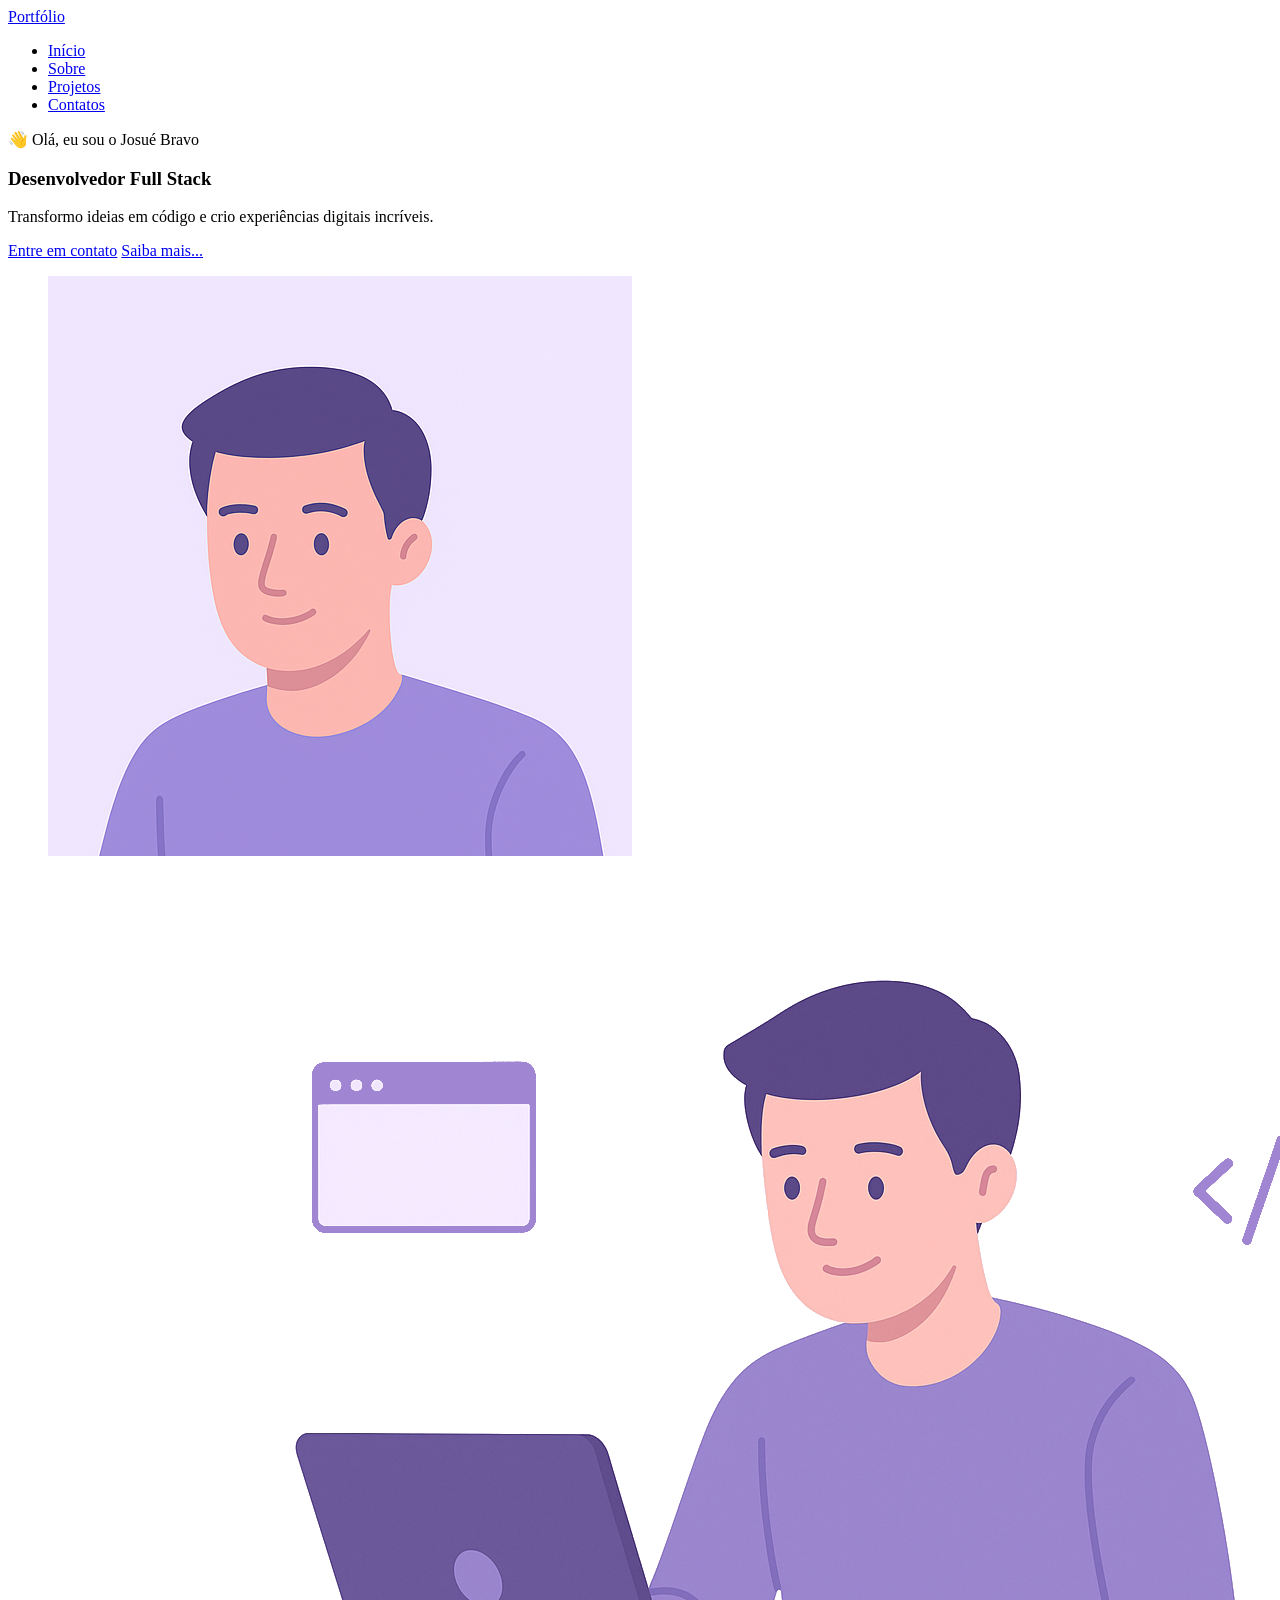
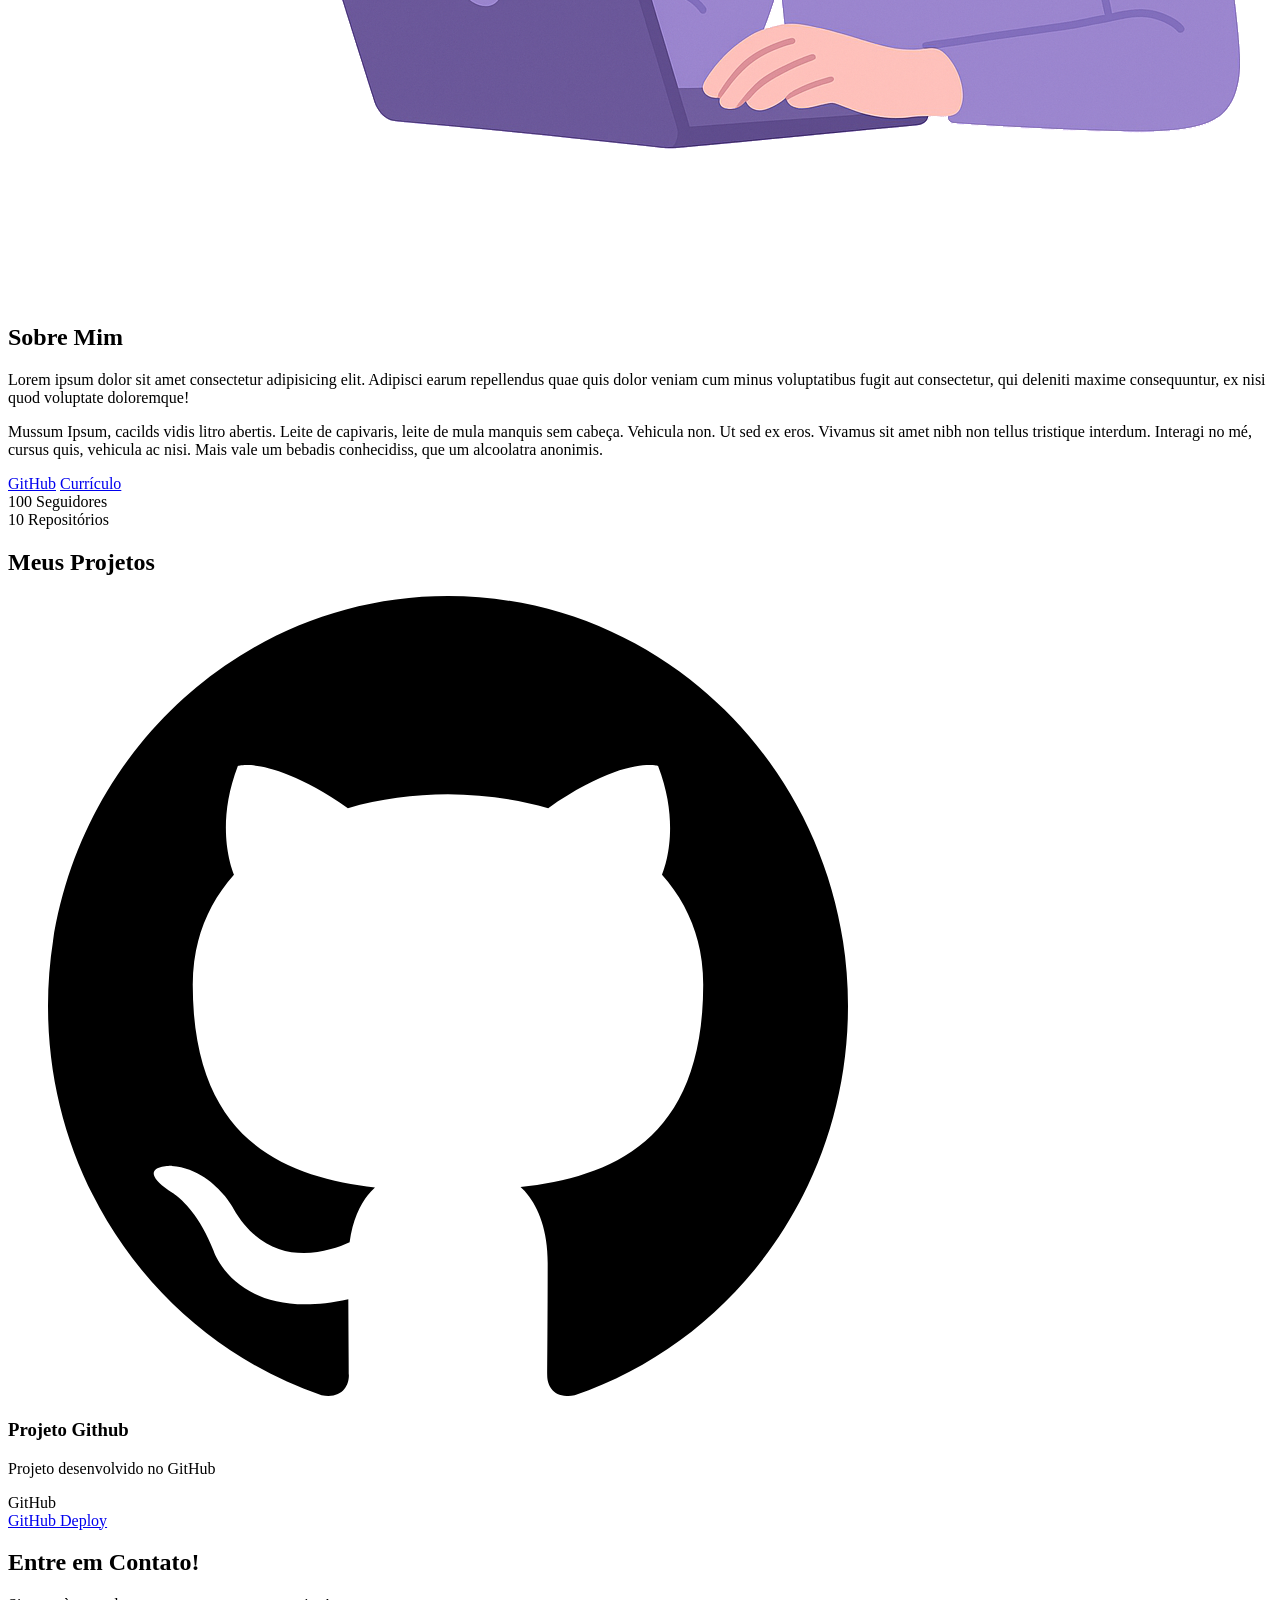
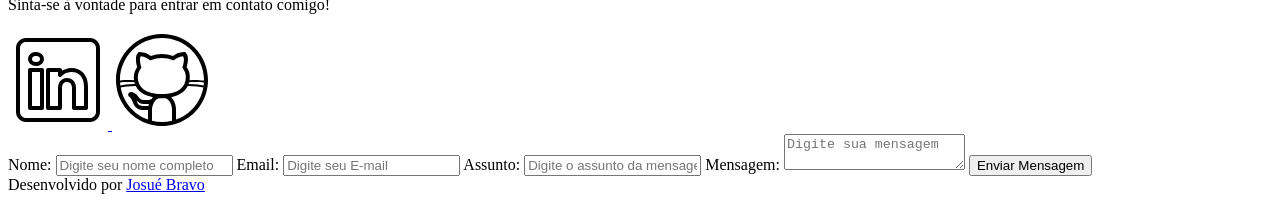
==== index.html @ 2711d595 "✨ New Feature: Construção da pagina index.html" ====
<!DOCTYPE html>
<html lang="pt-br">
<head>
    <meta charset="UTF-8">
    <meta name="viewport" content="width=device-width, initial-scale=1.0">
    <meta name="author" content="Josué Bravo">
    <meta name="description" content="Portfólio Pessoal do Josué Bravo, 
                                desenvolvedor Full Stack especializado em criar experiências                 
                                digitais incríveis. Conheça meus projetos e entre em contato.">
    <meta name="robots" content="index, follow">

    <link rel="icon" type="image/svg+xml" href="./assets/img/favicon.svg">
    <title>Portfólio do Josué Bravo</title>
</head>
<body>
    <!-- Cabeçalho da página -->
    <header>
        <!-- título do cabeçalho -->
        <a href="index.html" id="titulo">Portfólio</a>

        <!-- Menu de navegação -->
        <nav>
            <ul class="menu-list">
                <li><a href="#hero">Início</a></li>
                <li><a href="#about">Sobre</a></li>
                <li><a href="#projects">Projetos</a></li>
                <li><a href="#contact">Contatos</a></li>
            </ul>
        </nav>

    </header>

    <!-- Conteúdo principal -->
    <main>
        
        <!-- Seção Hero -->
        <section id="hero" class="section-container hero-container">

            <!-- Boas-vindas -->
            <article class="hero-content">
                <span>👋 Olá, eu sou o Josué Bravo</span>
                <h1>Desenvolvedor Full Stack</h1>
                <p>Transformo ideias em código e crio experiências digitais incríveis.</p>

                <div class="buttons-container">
                    <a href="#contact" class="botao">Entre em contato</a>
                    <a href="#about" class="botao-outline">Saiba mais...</a>
                </div>
            </article>

            <!-- Imagem da Seção Hero -->
            <figure class="hero-image">
                <img src="./assets/img/avatar_dev_man.svg" 
                    alt="Ilustração de um homem, representando o Josué Bravo como um desenvolvedor Full Stack"
                    class="float-animation"
                >

            </figure>
        </section>

        <!-- Seção Sobre -->
        <section id="about" class="section-container about-container">
            
            <!-- Imagem da Seção Sobre -->
            <figure class="about-image">
                <img src="./assets/img/foto_dev_man.svg"
                    alt="Foto do perfil do autor do portfólio"
                >
            </figure>
            <!-- Conteúdo da Seção Sobre -->
            <article class="about-content">
                <h2>Sobre Mim</h2>
                <p>Lorem ipsum dolor sit amet consectetur adipisicing elit. 
                    Adipisci earum repellendus quae quis dolor veniam cum minus 
                    voluptatibus fugit aut consectetur, qui deleniti maxime consequuntur, 
                    ex nisi quod voluptate doloremque!</p>
                <p>Mussum Ipsum, cacilds vidis litro abertis. 
                    Leite de capivaris, leite de mula manquis sem cabeça. 
                    Vehicula non. Ut sed ex eros. Vivamus sit amet nibh non tellus 
                    tristique interdum. Interagi no mé, cursus quis, vehicula ac nisi. 
                    Mais vale um bebadis conhecidiss, que um alcoolatra anonimis.</p>
                <!-- Links (GitHub + Currículo) e Dados do GitHub -->
                <div class="about-buttons-data">
                    <!-- Links -->
                    <div class="buttons-container">
                        <a href="#" target="_blank" class="botao">GitHub</a>
                        <a href="#" target="_blank" class="botao-outline">Currículo</a>
                    </div>

                    <!-- Dados -->
                    <div class="data-container">
                        <div class="data-item">
                            <span class="data-number">100</span>
                            <span class="data-label">Seguidores</span>
                        </div>
                        <div class="data-item">
                            <span class="data-number">10</span>
                            <span class="data-label">Repositórios</span>
                        </div>
                    </div>
                </div>
            </article>
        </section>

        <!-- Seção Projetos -->
        <section id="projects" class="section-container projects-container">

            <h2>Meus Projetos</h2>

            <!-- Swiper Container -->
            <div class="swiper projects-swiper">
                <div class="swiper-wrapper">

                    <div class="swiper-slide">

                        <article class="project-card">

                            <!-- Icone da Tecnologia padrão do projeto -->
                           <figure class="project-image">
                            <img src="./assets/icons/languages/github.svg"
                                 alt="GitHub"
                            >
                           </figure>
                           <!-- Conteúdo do Projeto -->
                           <div class="project-content">

                                <h3>Projeto Github</h3>
                                <p>Projeto desenvolvido no GitHub</p>

                                <!-- Tags do Projeto -->
                                <div class="project-tags">
                                    <span class="tag">GitHub</span>
                                </div>

                                <!-- Links do Projeto -->
                                <div class="project-buttons">
                                    <a href="#" target="_blank" class="botao botao-sm">
                                        GitHub
                                    </a>
                                    <a href="#" target="_blank" class="botao-outline botao-sm">
                                        Deploy
                                    </a>
                                </div>

                           </div>
                           
                        </article>

                    </div>

                </div>
                <!-- Botões de Navegação do Swiper -->
                <div class="swiper-button-next"></div>
                <div class="swiper-button-prev"></div>

                <!-- Paginação do Carousel -->
                <div class="swiper-pagination"></div>
            </div>

        </section>

        <!-- Seção Contatos -->
        <section id="contact" class="section-container contact-container">

            <!-- Redes Sociais -->
            <article class="contact-info">
                
                <h2>Entre em Contato!</h2>
                <p>Sinta-se à vontade para entrar em contato comigo!</p>

                <div>
                    <a href="https://www.linkedin.com/in/josue-bravo" target="_blank" class="social-icon" aria-label="LinkedIn">
                        <img src="./assets/icons/social/linkedin.svg" alt="Link para o LinkedIn do Josué Bravo">
                    </a>
                    <a href="https://github.com/Josue-Bravo" target="_blank" class="social-icon" aria-label="GitHub">
                        <img src="./assets/icons/social/github.svg" alt="Link para o GitHub do Josué Bravo">
                    </a>
                </div>
            </article>

            <!-- Formulário de Contato -->
            <form id="formulario">

                <label for="nome">Nome:</label>
                <input id="nome" name="nome" type="text" placeholder="Digite seu nome completo" required>
                <span id="erro-nome"></span>

                <label for="email">Email:</label>
                <input id="email" type="email" name="email" placeholder="Digite seu E-mail" required>
                <span id="erro-email"></span>

                <label for="assunto">Assunto:</label>
                <input id="assunto" type="text" name="assunto" placeholder="Digite o assunto da mensagem" required>
                <span id="erro-assunto"></span>

                <label for="mensagem">Mensagem:</label>
                <textarea id="mensagem" name="mensagem" placeholder="Digite sua mensagem" required></textarea>

                <button class="botao" type="submit">Enviar Mensagem</button>
            </form>


        </section>
        

    </main>

    <!-- Rodapé da página -->
    <footer>
        Desenvolvido por <a href="https://www.linkedin.com/in/josue-bravo" target="_blank">Josué Bravo</a>
    </footer>
</body>
</html>
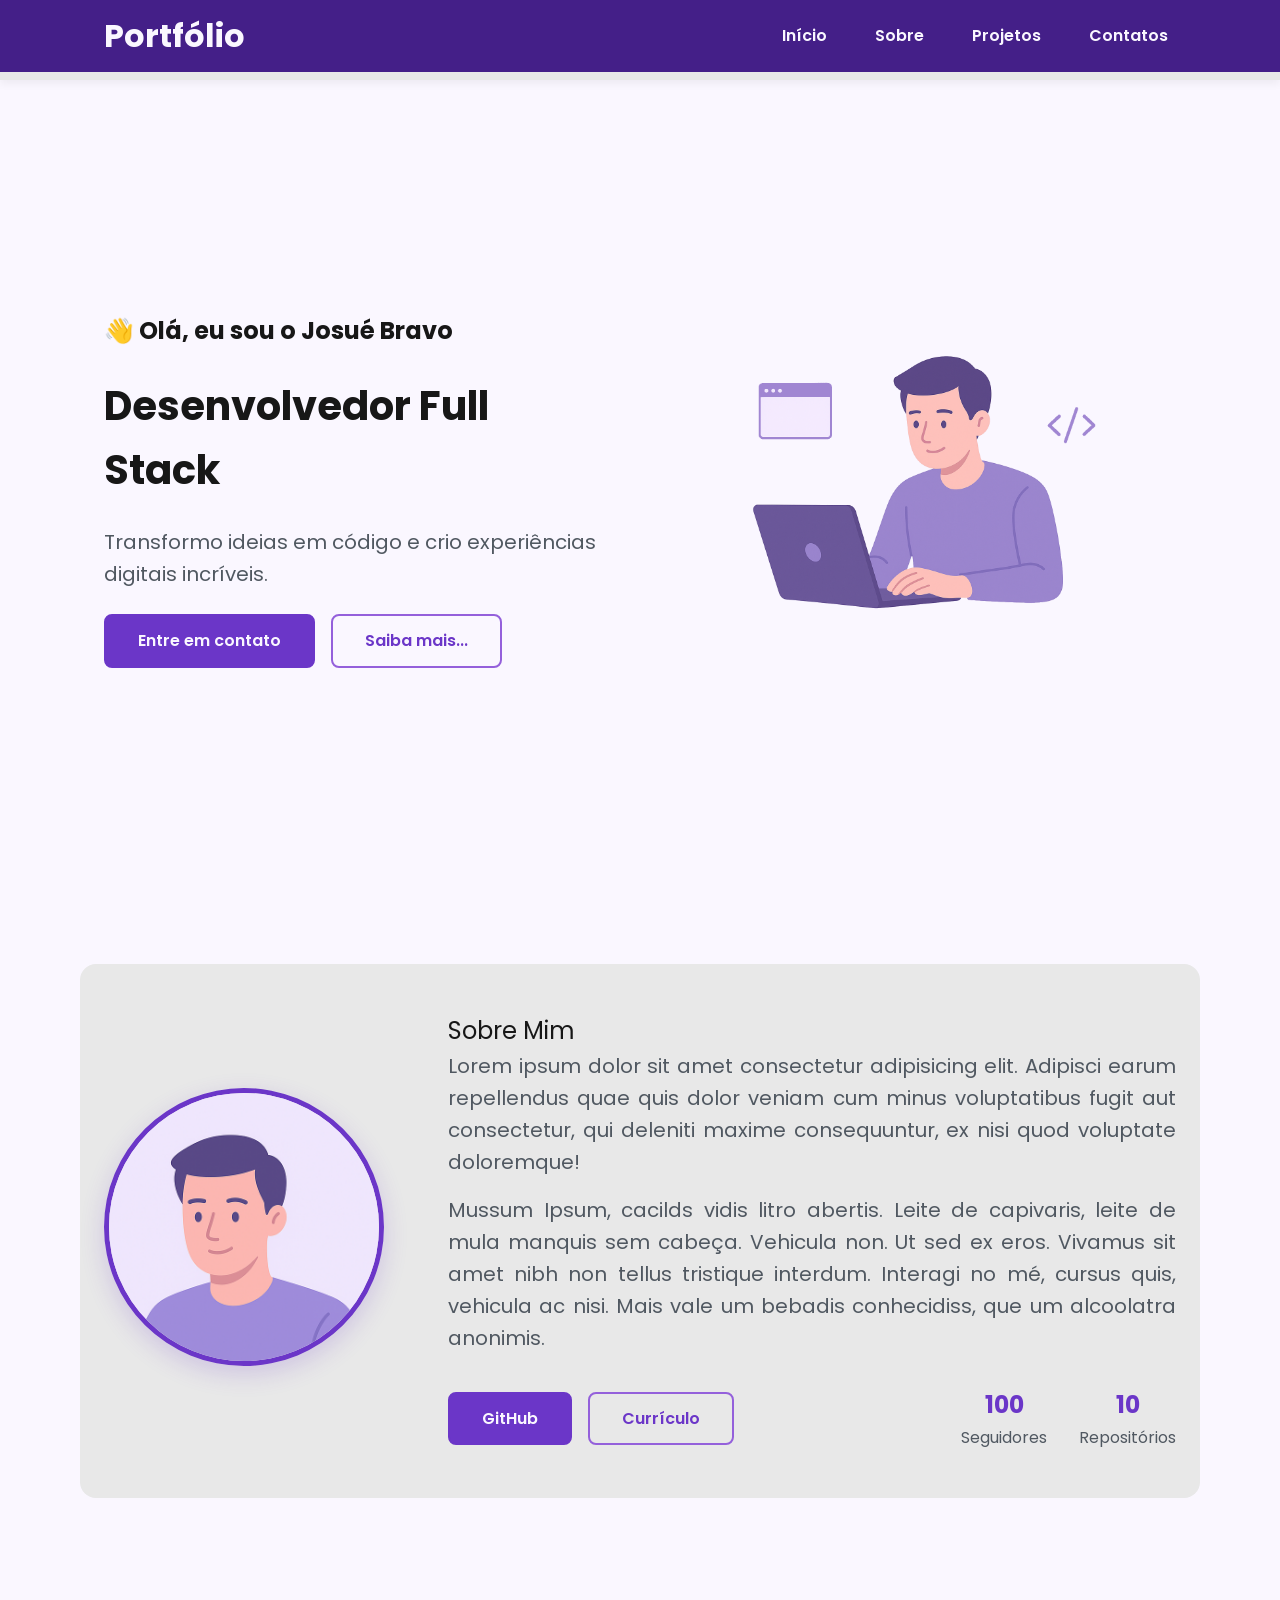
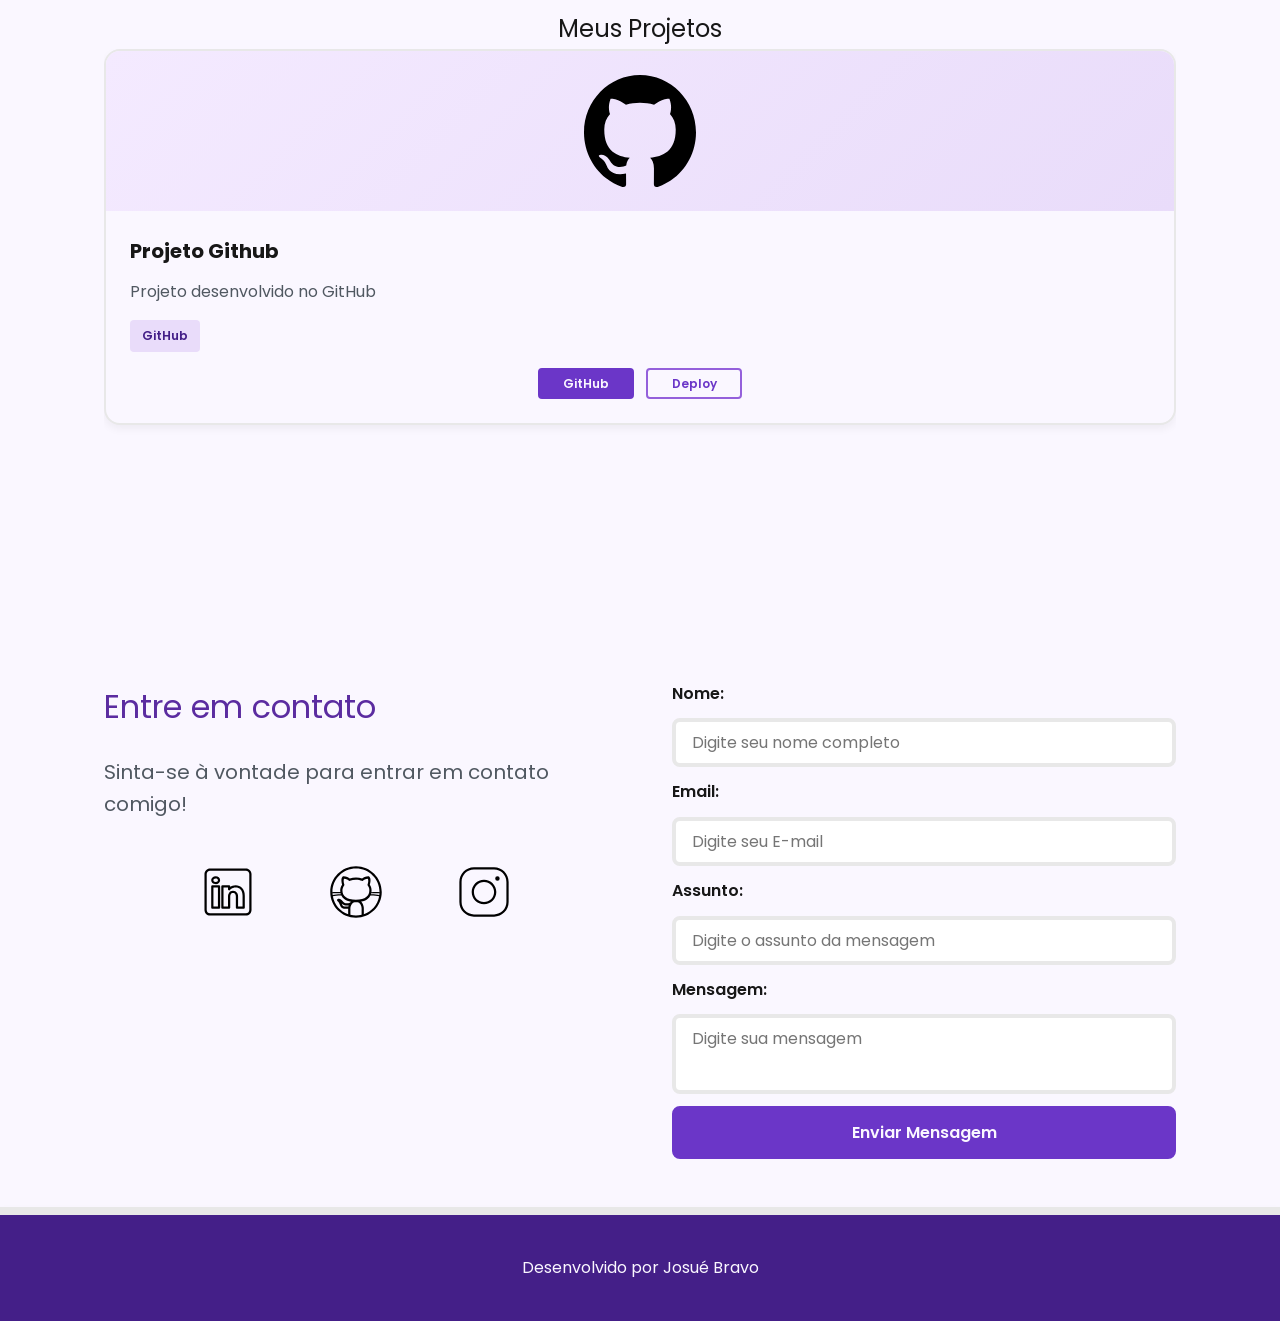
==== commit 9fde4a7f: "💄 UI:  Adicionando CSS com Responsividade para celular e tablet" ====
--- a/index.html
+++ b/index.html
@@ -1,38 +1,52 @@
 <!DOCTYPE html>
 <html lang="pt-br">
+
 <head>
+
+    <!-- Fontes do Google -->
+    <link rel="preconnect" href="https://fonts.googleapis.com">
+    <link rel="preconnect" href="https://fonts.gstatic.com" crossorigin>
+
+    <!-- Fonte do Google - Poppins -->
+    <link href="https://fonts.googleapis.com/css2?family=Poppins&display=swap" rel="stylesheet">
+
     <meta charset="UTF-8">
     <meta name="viewport" content="width=device-width, initial-scale=1.0">
     <meta name="author" content="Josué Bravo">
-    <meta name="description" content="Portfólio Pessoal do Josué Bravo, 
-                                desenvolvedor Full Stack especializado em criar experiências                 
-                                digitais incríveis. Conheça meus projetos e entre em contato.">
+    <meta name="description"
+        content="Portfólio Pessoal do Josué Bravo, desenvolvedor Full Stack especializado em criar experiências digitais incríveis. Conheça meus projetos e entre em contato.">
     <meta name="robots" content="index, follow">
 
     <link rel="icon" type="image/svg+xml" href="./assets/img/favicon.svg">
+    <link rel="stylesheet" href="./assets/css/style.css">
     <title>Portfólio do Josué Bravo</title>
 </head>
+
 <body>
     <!-- Cabeçalho da página -->
     <header>
-        <!-- título do cabeçalho -->
-        <a href="index.html" id="titulo">Portfólio</a>
-
-        <!-- Menu de navegação -->
-        <nav>
-            <ul class="menu-list">
-                <li><a href="#hero">Início</a></li>
-                <li><a href="#about">Sobre</a></li>
-                <li><a href="#projects">Projetos</a></li>
-                <li><a href="#contact">Contatos</a></li>
-            </ul>
-        </nav>
+        <div class="menu-content">
+
+            <!-- título do cabeçalho -->
+            <a href="index.html" id="titulo">Portfólio</a>
+
+            <!-- Menu de navegação -->
+            <nav>
+                <ul class="menu-list">
+                    <li><a href="#hero">Início</a></li>
+                    <li><a href="#about">Sobre</a></li>
+                    <li><a href="#projects">Projetos</a></li>
+                    <li><a href="#contact">Contatos</a></li>
+                </ul>
+            </nav>
+
+        </div>
 
     </header>
 
     <!-- Conteúdo principal -->
     <main>
-        
+
         <!-- Seção Hero -->
         <section id="hero" class="section-container hero-container">
 
@@ -50,40 +64,37 @@
 
             <!-- Imagem da Seção Hero -->
             <figure class="hero-image">
-                <img src="./assets/img/avatar_dev_man.svg" 
+                <img src="./assets/img/foto_dev_man.svg"
                     alt="Ilustração de um homem, representando o Josué Bravo como um desenvolvedor Full Stack"
-                    class="float-animation"
-                >
+                    class="float-animation">
 
             </figure>
         </section>
 
         <!-- Seção Sobre -->
         <section id="about" class="section-container about-container">
-            
+
             <!-- Imagem da Seção Sobre -->
             <figure class="about-image">
-                <img src="./assets/img/foto_dev_man.svg"
-                    alt="Foto do perfil do autor do portfólio"
-                >
+                <img src="./assets/img/avatar_dev_man.svg" alt="Foto do perfil do autor do portfólio">
             </figure>
             <!-- Conteúdo da Seção Sobre -->
             <article class="about-content">
                 <h2>Sobre Mim</h2>
-                <p>Lorem ipsum dolor sit amet consectetur adipisicing elit. 
-                    Adipisci earum repellendus quae quis dolor veniam cum minus 
-                    voluptatibus fugit aut consectetur, qui deleniti maxime consequuntur, 
+                <p>Lorem ipsum dolor sit amet consectetur adipisicing elit.
+                    Adipisci earum repellendus quae quis dolor veniam cum minus
+                    voluptatibus fugit aut consectetur, qui deleniti maxime consequuntur,
                     ex nisi quod voluptate doloremque!</p>
-                <p>Mussum Ipsum, cacilds vidis litro abertis. 
-                    Leite de capivaris, leite de mula manquis sem cabeça. 
-                    Vehicula non. Ut sed ex eros. Vivamus sit amet nibh non tellus 
-                    tristique interdum. Interagi no mé, cursus quis, vehicula ac nisi. 
+                <p>Mussum Ipsum, cacilds vidis litro abertis.
+                    Leite de capivaris, leite de mula manquis sem cabeça.
+                    Vehicula non. Ut sed ex eros. Vivamus sit amet nibh non tellus
+                    tristique interdum. Interagi no mé, cursus quis, vehicula ac nisi.
                     Mais vale um bebadis conhecidiss, que um alcoolatra anonimis.</p>
                 <!-- Links (GitHub + Currículo) e Dados do GitHub -->
                 <div class="about-buttons-data">
                     <!-- Links -->
                     <div class="buttons-container">
-                        <a href="#" target="_blank" class="botao">GitHub</a>
+                        <a href="https://github.com/Josue-Bravo" target="_blank" class="botao">GitHub</a>
                         <a href="#" target="_blank" class="botao-outline">Currículo</a>
                     </div>
 
@@ -116,13 +127,11 @@
                         <article class="project-card">
 
                             <!-- Icone da Tecnologia padrão do projeto -->
-                           <figure class="project-image">
-                            <img src="./assets/icons/languages/github.svg"
-                                 alt="GitHub"
-                            >
-                           </figure>
-                           <!-- Conteúdo do Projeto -->
-                           <div class="project-content">
+                            <figure class="project-image">
+                                <img src="./assets/icons/languages/github.svg" alt="GitHub">
+                            </figure>
+                            <!-- Conteúdo do Projeto -->
+                            <div class="project-content">
 
                                 <h3>Projeto Github</h3>
                                 <p>Projeto desenvolvido no GitHub</p>
@@ -142,8 +151,8 @@
                                     </a>
                                 </div>
 
-                           </div>
-                           
+                            </div>
+
                         </article>
 
                     </div>
@@ -159,55 +168,63 @@
 
         </section>
 
-        <!-- Seção Contatos -->
+        <!-- Seção Contact -->
         <section id="contact" class="section-container contact-container">
 
             <!-- Redes Sociais -->
             <article class="contact-info">
-                
-                <h2>Entre em Contato!</h2>
+
+                <h2>Entre em contato</h2>
                 <p>Sinta-se à vontade para entrar em contato comigo!</p>
 
-                <div>
-                    <a href="https://www.linkedin.com/in/josue-bravo" target="_blank" class="social-icon" aria-label="LinkedIn">
-                        <img src="./assets/icons/social/linkedin.svg" alt="Link para o LinkedIn do Josué Bravo">
+                <!-- Links para as Redes Sociais -->
+                <div class="social-container">
+                    <a href="#" target="_blank" class="social-icon" aria-label="Linkedin">
+                        <img src="./assets/icons/social/linkedin.svg" alt="Link para o LinkedIn">
                     </a>
-                    <a href="https://github.com/Josue-Bravo" target="_blank" class="social-icon" aria-label="GitHub">
-                        <img src="./assets/icons/social/github.svg" alt="Link para o GitHub do Josué Bravo">
+
+                    <a href="#" target="_blank" class="social-icon" aria-label="GitHub">
+                        <img src="./assets/icons/social/github.svg" alt="Link para o GitHub">
                     </a>
-                </div>
+
+                    <a href="#" target="_blank" class="social-icon" aria-label="Instagram">
+                        <img src="./assets/icons/social/instagram.svg" alt="Link para o Instagram">
+                    </a>
+                </div>
+
             </article>
 
             <!-- Formulário de Contato -->
             <form id="formulario">
 
                 <label for="nome">Nome:</label>
-                <input id="nome" name="nome" type="text" placeholder="Digite seu nome completo" required>
+                <input id="nome" name="nome" type="text" placeholder="Digite seu nome completo">
                 <span id="erro-nome"></span>
 
                 <label for="email">Email:</label>
-                <input id="email" type="email" name="email" placeholder="Digite seu E-mail" required>
+                <input id="email" type="email" name="email" placeholder="Digite seu E-mail">
                 <span id="erro-email"></span>
 
                 <label for="assunto">Assunto:</label>
-                <input id="assunto" type="text" name="assunto" placeholder="Digite o assunto da mensagem" required>
+                <input id="assunto" type="text" name="assunto" placeholder="Digite o assunto da mensagem">
                 <span id="erro-assunto"></span>
 
                 <label for="mensagem">Mensagem:</label>
-                <textarea id="mensagem" name="mensagem" placeholder="Digite sua mensagem" required></textarea>
+                <textarea id="mensagem" name="mensagem" placeholder="Digite sua mensagem"></textarea>
 
                 <button class="botao" type="submit">Enviar Mensagem</button>
             </form>
 
 
         </section>
-        
+
 
     </main>
 
     <!-- Rodapé da página -->
     <footer>
-        Desenvolvido por <a href="https://www.linkedin.com/in/josue-bravo" target="_blank">Josué Bravo</a>
+        <p>Desenvolvido por <a href="https://www.linkedin.com/in/josue-bravo" target="_blank">Josué Bravo</a></p>
     </footer>
 </body>
+
 </html>
--- a/assets/css/style.css
+++ b/assets/css/style.css
@@ -0,0 +1,860 @@
+/* Reset do Navegador*/
+* {
+    margin: 0;
+    padding: 0;
+    box-sizing: border-box;
+    font-family: 'Poppins', sans-serif;
+    font-weight: 400;
+    text-decoration: none;
+    outline: none;
+}
+
+:root {
+
+    /* Paleta de Cores - Purple */
+    --purple-50: #f4eaff;
+    --purple-100: #e9dcfa;
+    --purple-200: #cdb3f0;
+    --purple-300: #b186e5;
+    --purple-400: #9460db;
+    --purple-500: #6b36c8;
+    --purple-600: #5b2ca0;
+    --purple-700: #4c2177;
+    --purple-800: #441f88;
+    --purple-900: #2a0e4d;
+    --purple-950: #1a0730;
+
+    /* Cores Neutras */
+    --gray-200: #e8e8e8;
+    --gray-400: #505861;
+    --black: #171717;
+    --white: #FAF7FF;
+
+    /* Cores de Estado */
+    --error: #e63946;
+
+    /* Sombras */
+    --shadow-sm: 0 0.25rem 0.5rem rgba(0, 0, 0, 0.05);
+    --shadow-md: 0 0.25rem 0.75rem rgba(107, 54, 200, 0.3);
+    --shadow-lg: 0 0.5rem 1.5rem rgba(107, 54, 200, 0.2);
+
+    /* Espaçamentos */
+    --spacing-xs: 0.5rem;
+    --spacing-sm: 1rem;
+    --spacing-md: 1.5rem;
+    --spacing-lg: 2rem;
+    --spacing-xl: 3rem;
+    --spacing-2xl: 4rem;
+
+    /* Tamanhos de Fonte */
+    --text-sm: 0.75rem;
+    --text-base: 1rem;
+    --text-lg: 1.25rem;
+    --text-xl: 1.5rem;
+    --text-2xl: 2rem;
+    --text-3xl: 2.5rem;
+
+    /* Border Radius */
+    --radius-sm: 0.25rem;
+    --radius-md: 0.5rem;
+    --radius-lg: 1rem;
+    --radius-xl: 2rem;
+    --radius-full: 50%;
+
+    /* Animação Padrão */
+    --transition-default: all 0.3s ease;
+
+}
+
+/* Configurações Básicas */
+
+html {
+    scroll-behavior: smooth;
+}
+
+body {
+    display: flex;
+    flex-direction: column;
+    min-height: 100vh;
+    background-color: var(--white);
+    line-height: 1.6;
+    color: var(--black);
+}
+
+main {
+    flex: 1;
+}
+
+/* Seções - Base Comum */
+
+.section-container {
+    max-width: 70rem;
+    margin: 0 auto;
+    padding: var(--spacing-xl) var(--spacing-md);
+    scroll-margin-top: 6rem;
+}
+
+/* Botões */
+
+.buttons-container {
+    display: flex;
+    gap: var(--spacing-sm)
+}
+
+.botao, .botao-outline {
+    display: inline-block;
+    padding: 0.75rem 2rem;
+    border: 0.15rem solid transparent;
+    border-radius: var(--radius-md);
+    font-size: var(--text-base);
+    font-weight: 600;
+    text-align: center;
+    cursor: pointer;
+    transition: var(--transition-default);
+}
+
+.botao {
+    border-color: var(--purple-500);
+    background-color: var(--purple-500);
+    color: var(--white);
+}
+
+.botao:hover {
+    border-color: var(--purple-800);
+    background-color: var(--purple-800);
+    box-shadow: var(--shadow-md);
+    transform: translateY(-0.15rem);
+}
+
+.botao-outline {
+    border-color: var(--purple-400);
+    background-color: transparent;
+    color: var(--purple-500);
+}
+
+.botao-outline:hover {
+    border-color: var(--purple-400);
+    background-color: var(--purple-100);
+    color: var(--purple-500);
+    transform: translateY(-0.15rem);
+}
+
+/* Botões pequenos - Card Projetos */
+
+.botao.botao-sm, .botao-outline.botao-sm {
+    min-width: 6rem;
+    padding: 0.25rem var(--spacing-sm);
+    border-width: 0.125rem;
+    border-radius: 0.25rem;
+    font-size: var(--text-sm);
+}
+
+/* Seção Header - Cabeçalho e Menu */
+
+header {
+    position: sticky;
+    top: 0;
+    z-index: 1000;
+    width: 100%;
+    height: 5rem;
+    border-bottom: var(--spacing-xs) solid var(--gray-200);
+    box-shadow: var(--shadow-sm);
+    background-color: var(--purple-800);
+}
+
+header a {
+    font-weight: 600;
+    color: var(--white);
+    transition: color 0.3s ease;
+}
+
+header a:hover {
+    color: var(--purple-100);
+}
+
+#titulo {
+    font-size: var(--text-2xl);
+    font-weight: 700;
+}
+
+.menu-content {
+    display: flex;
+    justify-content: space-between;
+    align-items: center;
+    max-width: 70rem;
+    height: 100%;
+    margin: 0 auto;
+    padding: 0 var(--spacing-md);
+}
+
+.menu-list {
+    display: flex;
+    gap: var(--spacing-lg);
+    list-style: none;
+}
+
+.menu-list a {
+    padding: var(--spacing-xs);
+}
+
+/* Seção Hero */
+
+.hero-container {
+    display: flex;
+    align-items: center;
+    gap: var(--spacing-2xl);
+    min-height: calc(100vh - 5rem);
+}
+
+.hero-content {
+    display: flex;
+    flex: 1;
+    flex-direction: column;
+    gap: var(--spacing-md);
+}
+
+.hero-content span {
+    font-size: var(--text-xl);
+    font-weight: 700;
+}
+
+.hero-content h1 {
+    font-size: var(--text-3xl);
+    font-weight: 700;
+}
+
+.hero-content p, .about-content p,
+.contact-info p {
+    font-size: var(--text-lg);
+    color: var(--gray-400);
+}
+
+.hero-image {
+    display: flex;
+    flex: 1;
+    justify-content: center;
+}
+
+.hero-image img {
+    width: 100%;
+    max-width: 100%;
+    border-radius: var(--radius-xl);
+}
+
+/* Animação Flutuante */
+
+@keyframes float {
+
+    0%, 100% {
+        transform: translateY(0);
+    }
+
+    50% {
+        transform: translateY(-1.25rem);
+    }
+}
+
+/* Usa a Animação */
+.float-animation {
+    animation: float 3s ease-in-out infinite;
+}
+
+/* Seção About */
+
+.about-container {
+    display: flex;
+    align-items: center;
+    gap: var(--spacing-2xl);
+    margin: var(--spacing-2xl) auto;
+    border-radius: var(--radius-lg);
+    background-color: var(--gray-200);
+}
+
+.about-content p {
+    margin-bottom: var(--spacing-sm);
+    text-align: justify;
+}
+
+.about-image {
+    flex: 0 0 17.5rem;
+}
+
+.about-image img {
+    width: 100%;
+    max-width: 100%;
+    border: 0.35rem solid var(--purple-500);
+    border-radius: var(--radius-full);
+    box-shadow: var(--shadow-lg);
+}
+
+.about-buttons-data {
+    display: flex;
+    justify-content: space-between;
+    align-items: center;
+    gap: var(--spacing-lg);
+    margin-top: var(--spacing-lg);
+}
+
+.about-buttons-data .botao {
+    margin-right: auto;
+}
+
+.data-container {
+    display: flex;
+    gap: var(--spacing-lg);
+    margin-top: 0;
+}
+
+.data-item {
+    display: flex;
+    flex-direction: column;
+    align-items: center;
+}
+
+.data-number {
+    font-size: var(--text-xl);
+    font-weight: 700;
+    text-align: center;
+    color: var(--purple-500);
+}
+
+.data-label {
+    font-size: var(--text-base);
+    text-align: center;
+    color: var(--gray-400);
+}
+
+/* Projects */
+
+.projects-container {
+    scroll-margin-top: 3rem;
+    margin: var(--spacing-2xl) auto;
+    text-align: center;
+}
+
+.projects-swiper {
+    position: relative;
+    width: 100%;
+    padding: var(--shadow-sm) var(--spacing-xl) var(--spacing-xl);
+    overflow: hidden;
+}
+
+/* Card Project */
+
+.project-card {
+    display: flex;
+    flex-direction: column;
+    width: 100%;
+    height: 100%;
+    border: 0.15rem solid var(--gray-200);
+    border-radius: var(--radius-lg);
+    background-color: var(--white);
+    box-shadow: var(--shadow-sm);
+    overflow: hidden;
+    transition: var(--transition-default);
+}
+
+.project-card:hover {
+    box-shadow: var(--shadow-lg);
+}
+
+.project-image {
+    display: flex;
+    justify-content: center;
+    align-items: center;
+    width: 100%;
+    height: 10rem;
+    background: linear-gradient(135deg, var(--purple-50) 0%, var(--purple-100) 100%);
+}
+
+.project-image img {
+    width: 75%;
+    height: 75%;
+    max-width: 7rem;
+    max-height: 7rem;
+    object-fit: contain;
+    transition: transform 0.3s ease;
+}
+
+.project-content {
+    display: flex;
+    flex: 1;
+    flex-direction: column;
+    padding: var(--spacing-md);
+    text-align: left;
+}
+
+.project-content h3 {
+    margin-bottom: 0.75rem;
+    font-size: var(--text-lg);
+    font-weight: 700;
+}
+
+.project-content p {
+    margin-bottom: var(--spacing-sm);
+    font-size: var(--text-base);
+    color: var(--gray-400);
+}
+
+.project-tags {
+    display: flex;
+    flex-wrap: wrap;
+    gap: var(--spacing-xs);
+}
+
+.tag {
+    padding: 0.375rem 0.75rem;
+    border-radius: var(--radius-sm);
+    background-color: var(--purple-100);
+    font-size: var(--text-sm);
+    font-weight: 600;
+    color: var(--purple-800);
+}
+
+.project-buttons {
+    display: flex;
+    justify-content: center;
+    align-items: center;
+    gap: 0.75rem;
+    margin-top: var(--spacing-sm);
+}
+
+.swiper-wrapper {
+    align-items: stretch;
+}
+
+.swiper-slide {
+    display: flex;
+    height: auto;
+}
+
+/* Seção de contato */
+
+.contact-container {
+    display: grid;
+    grid-template-columns: 1fr 1fr;
+    gap: var(--spacing-2xl);
+}
+
+/* Redes Sociais */
+
+.contact-info h2 {
+    margin-bottom: var(--spacing-md);
+    color: var(--purple-600);
+    font-size: var(--text-2xl);
+}
+
+.contact-info p {
+    margin-bottom: var(--spacing-lg);
+}
+
+.social-container {
+    display: flex;
+    justify-content: center;
+    gap: var(--spacing-xl);
+}
+
+.social-icon {
+    width: 5rem;
+    height: 5rem;
+    padding: 0.75rem;
+    border-radius: var(--radius-md);
+    transition: var(--transition-default);
+}
+
+.social-icon img {
+    width: 100%;
+    filter: brightness(0) saturate(100%);
+    transition: filter 0.3s ease;
+}
+
+.social-icon img:hover {
+    filter: brightness(0) saturate(100%) invert(42%) sepia(93%) saturate(1352%) hue-rotate(243deg) brightness(79%) contrast(91%);
+}
+
+/* Formulario de Contato */
+
+form {
+    display: flex;
+    flex-direction: column;
+    gap: 0.75rem;
+}
+
+form label {
+    font-size: var(--text-base);
+    font-weight: 600;
+}
+
+form input,
+form textarea {
+    width: 100%;
+    padding: 0.5rem var(--spacing-sm);
+    border: 0.25rem solid var(--gray-200);
+    border-radius: var(--radius-md);
+    font-family: inherit;
+    font-size: var(--text-base);
+    transition: border-color 0.3s ease;
+}
+
+form input:focus,
+form textarea:focus {
+    border-color: var(--purple-500);
+    outline: none;
+}
+
+form textarea {
+    min-height: 5rem;
+    resize: none;
+}
+
+form span {
+    margin-top: -0.75rem;
+    font-size: var(--text-sm);
+    color: var(--error);
+}
+
+
+/* Botões do Swiper (navegação) */
+.swiper-button-next,
+.swiper-button-prev {
+    width: 3rem;
+    height: 3rem;
+}
+
+.swiper-button-next:after,
+.swiper-button-prev:after {
+    font-size: var(--text-lg);
+    color: var(--purple-500);
+}
+
+.swiper-button-next:hover:after,
+.swiper-button-prev:hover:after {
+    color: var(--purple-800);
+}
+
+/* Indicadores de paginação */
+.swiper-pagination-bullet {
+    width: 0.75rem;
+    height: 0.75rem;
+    background-color: var(--gray-200);
+    opacity: 1;
+}
+
+.swiper-pagination-bullet-active {
+    width: var(--spacing-lg);
+    border-radius: var(--radius-sm);
+    background-color: var(--purple-500);
+}
+
+/* Página de Sucesso!*/
+.sucess-container {
+    display: flex;
+    align-items: center;
+    gap: var(--spacing-2xl);
+}
+
+.sucess-content {
+    display: flex;
+    flex: 1;
+    flex-direction: column;
+    align-items: center;
+    gap: var(--spacing-sm);
+}
+
+.sucess-image {
+    display: flex;
+    flex: 1;
+    justify-content: center;
+}
+
+.sucess-image img {
+    width: 25%;
+    max-width: 100%;
+    border: 4px solid var(--purple-300);
+    border-radius: var(--radius-full);
+}
+
+/* Rodapé da Página */
+
+footer {
+    padding: 2.5rem;
+    text-align: center;
+    border-top: var(--spacing-xs) solid var(--gray-200);
+    box-shadow: var(--shadow-sm);
+    background-color: var(--purple-800);
+}
+
+footer p, footer a {
+    color: var(--white);
+}
+
+footer a {
+    position: relative;
+    display: inline-block;
+    text-decoration: none;
+}
+
+footer a::after {
+    content: '';
+    position: absolute;
+    bottom: 0;
+    left: 50%;
+    transform: translateX(-50%);
+    width: 0;
+    height: 2px;
+    background-color: currentColor;
+    transition: width 0.3s ease;
+}
+
+footer a:hover::after {
+    width: 100%;
+}
+
+/* Responsividade - Tablet */
+@media screen and (max-width: 1024px) {
+
+    .section-container {
+        padding: var(--spacing-md) var(--spacing-sm);
+    }
+
+    .section-container h1 {
+        font-size: var(--text-xl);
+    }
+
+    .section-container h2 {
+        font-size: var(--text-lg);
+    }
+
+    .section-container p {
+        font-size: var(--text-base);
+    }
+
+    .section-container span {
+        font-size: var(--text-lg);
+    }
+
+    #titulo {
+        font-size: var(--text-xl);
+    }
+
+    .menu-list {
+        display: flex;
+        font-size: var(--text-xs);
+        gap: 1rem;
+    }
+
+    .hero-container {
+        flex-direction: column-reverse;
+        gap: var(--spacing-xs);
+    }
+
+    .hero-content {
+        gap: var(--spacing-xs);
+        width: 100%;
+    }
+
+    .buttons-container {
+        flex-direction: column;
+        gap: 0.75rem;
+        width: 100%;
+    }
+
+    .buttons-container .botao,
+    .buttons-container .botao-outline {
+        padding: 0.75rem 1rem;
+        font-size: var(--text-base);
+        white-space: nowrap;
+    }
+
+    .hero-image {
+        justify-content: center;
+        width: 100%;
+    }
+
+    .hero-image img {
+        max-width: 20rem;
+    }
+
+    .about-container {
+        flex-direction: column;
+        gap: 0;
+        margin: var(--spacing-md) 0.5rem;
+        padding: var(--spacing-sm)
+    }
+
+    .about-image img {
+        max-width: 15rem;
+    }
+
+    .about-content {
+        width: 100%;
+    }
+
+    .about-content h2 {
+        font-size: var(--text-xl);
+        padding-bottom: 0.2rem;
+    }
+
+    .about-buttons-data .botao,
+    .about-buttons-data .botao-outline {
+        width: 100%;
+        padding: 0.75rem var(--spacing-lg);
+        font-size: var(--text-base);
+        text-align: center;
+    }
+
+    .data-container {
+        justify-content: center;
+        width: 100%;
+    }
+
+    .data-number {
+        font-size: var(--text-lg);
+    }
+
+    .data-label {
+        font-size: var(--text-sm);
+    }
+
+    .contact-container {
+        grid-template-columns: 1fr;
+        gap: var(--spacing-lg);
+        width: 100%;
+        margin: 0 auto;
+    }
+
+    .contact-info {
+        width: 100%;
+    }
+
+    .form {
+        width: 100%;
+    }
+
+
+}
+
+/* Responsividade - Celular */
+
+@media screen and (max-width: 480px) {
+
+    .section-container {
+        padding: var(--spacing-md) var(--spacing-sm);
+    }
+
+    .section-container h1 {
+        font-size: var(--text-xl);
+    }
+
+    .section-container h2 {
+        font-size: var(--text-lg);
+    }
+
+    .section-container p {
+        font-size: var(--text-base);
+    }
+
+    .section-container span {
+        font-size: var(--text-lg);
+    }
+
+    #titulo {
+        font-size: var(--text-xl);
+    }
+
+    .menu-content {
+        justify-content: center;
+    }
+
+    .menu-list {
+        display: none;
+    }
+
+    .hero-container {
+        flex-direction: column-reverse;
+        gap: var(--spacing-xs);
+    }
+
+    .hero-content {
+        gap: var(--spacing-xs);
+        width: 100%;
+    }
+
+    .buttons-container {
+        flex-direction: column;
+        gap: 0.75rem;
+        width: 100%;
+    }
+
+    .buttons-container .botao,
+    .buttons-container .botao-outline {
+        padding: 0.75rem 1rem;
+        font-size: var(--text-base);
+        white-space: nowrap;
+    }
+
+    .hero-image {
+        justify-content: center;
+        width: 100%;
+    }
+
+    .hero-image img {
+        max-width: 20rem;
+    }
+
+    .about-container {
+        flex-direction: column;
+        margin: var(--spacing-lg) 0.5rem;
+        padding: var(--spacing-md)
+    }
+
+    .about-image img {
+        max-width: 13rem;
+    }
+
+    .about-content {
+        width: 100%;
+    }
+
+    .about-buttons-data {
+        flex-direction: column;
+        gap: var(--spacing-md);
+        align-items: stretch;
+    }
+
+    .about-buttons-data .botao,
+    .about-buttons-data .botao-outline {
+        width: 100%;
+        padding: 0.75rem var(--spacing-lg);
+        font-size: var(--text-base);
+        text-align: center;
+    }
+
+    .data-container {
+        justify-content: center;
+        width: 100%;
+    }
+
+    .data-number {
+        font-size: var(--text-lg);
+    }
+
+    .data-label {
+        font-size: var(--text-sm);
+    }
+
+    .contact-container {
+        grid-template-columns: 1fr;
+        gap: var(--spacing-lg);
+        width: 100%;
+        margin: 0 auto;
+    }
+
+    .contact-info {
+        width: 100%;
+    }
+
+    .form {
+        width: 100%;
+    }
+}
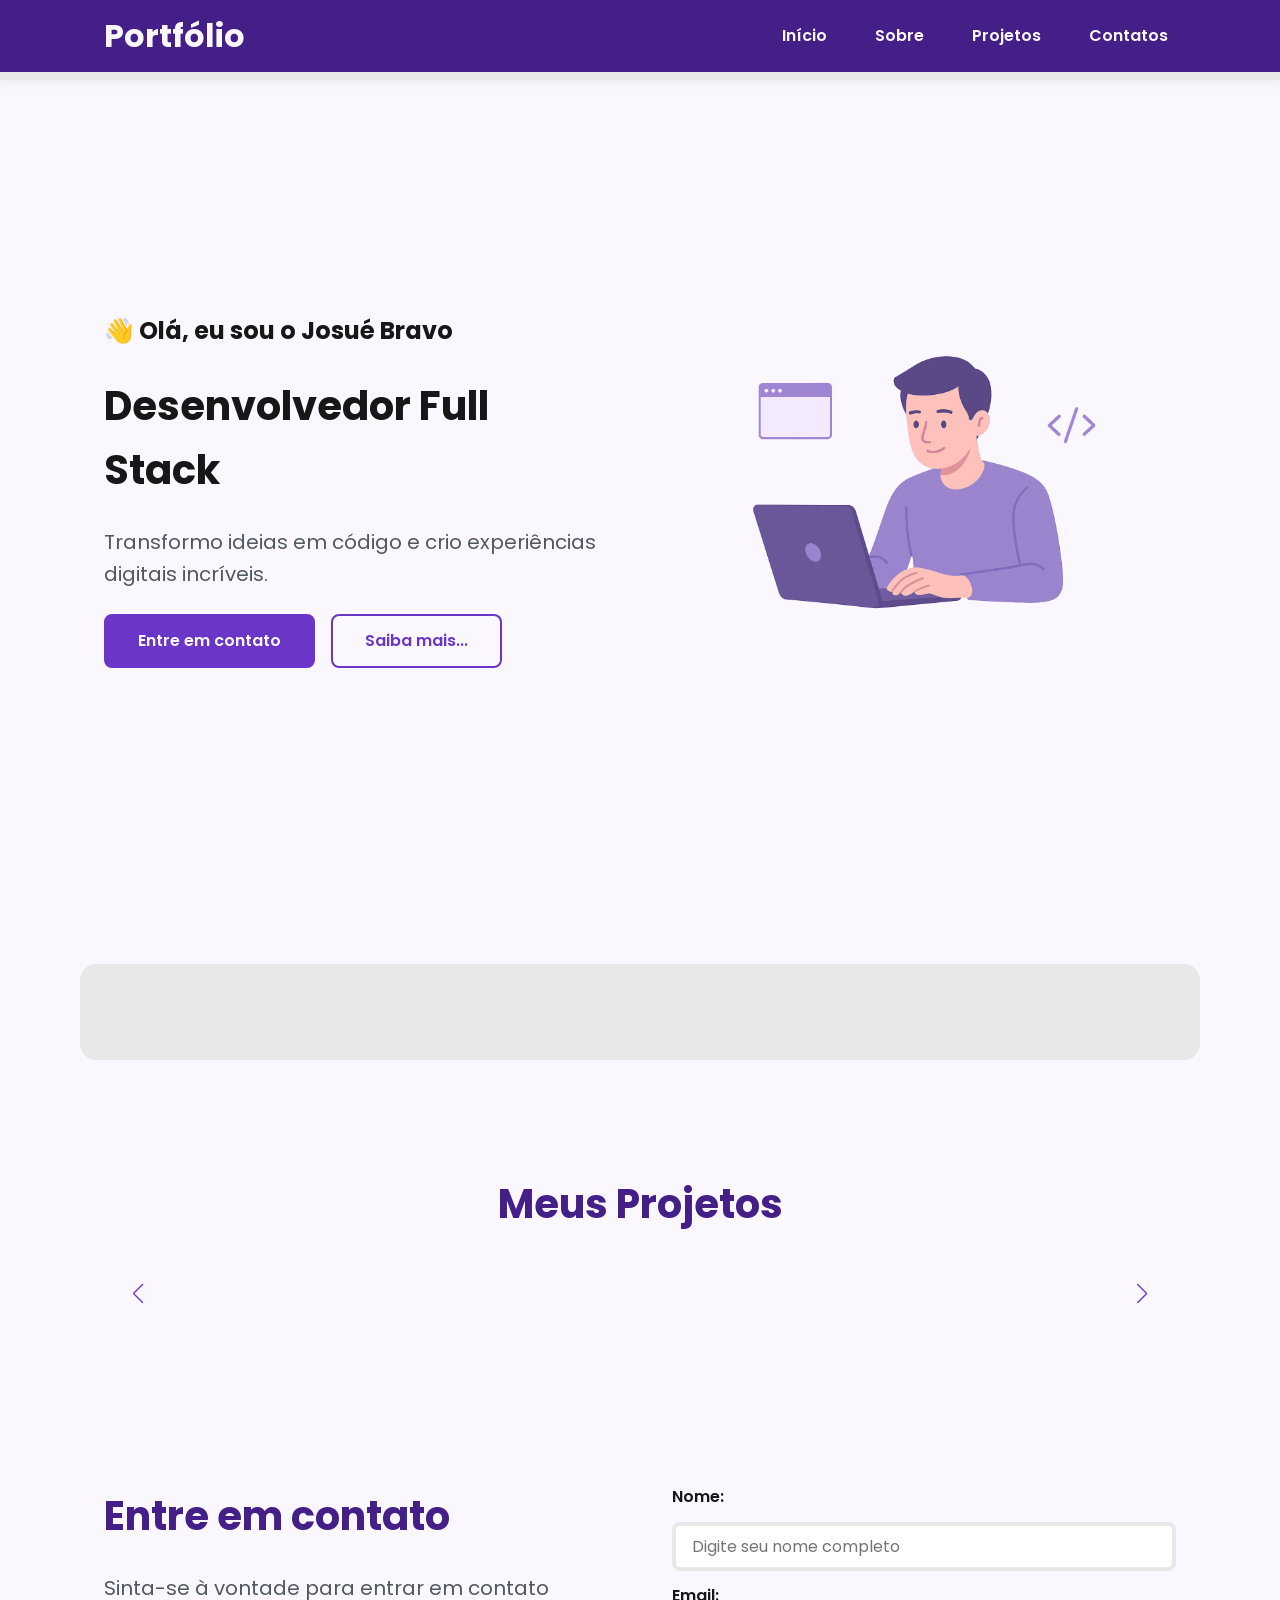
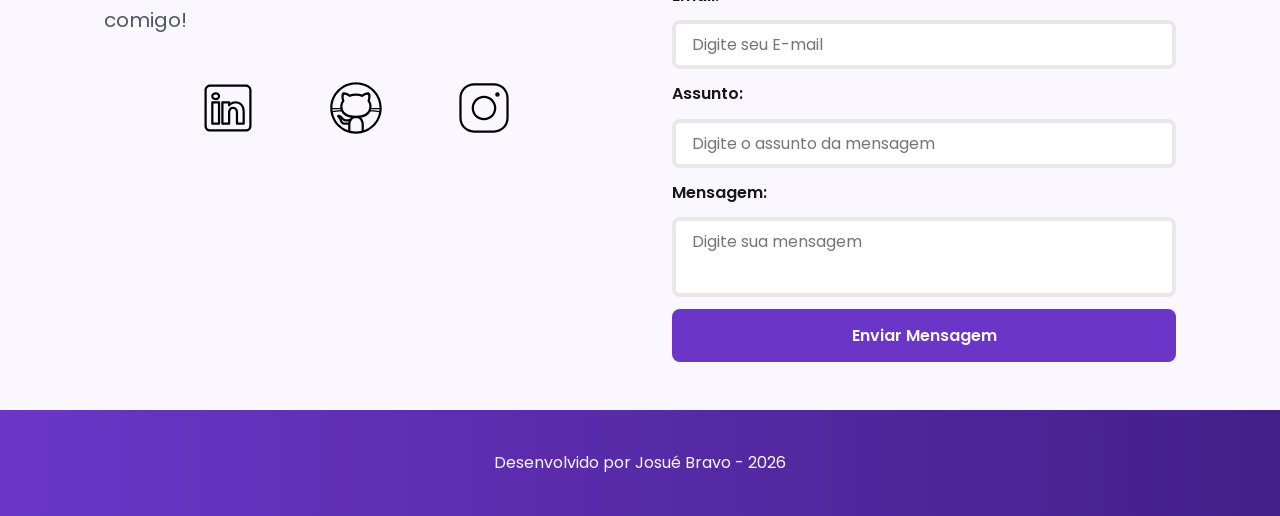
==== commit deb33a6a: "✨ New Feature: Implementando configuração dos cards e do forms" ====
--- a/index.html
+++ b/index.html
@@ -18,6 +18,8 @@
     <meta name="robots" content="index, follow">
 
     <link rel="icon" type="image/svg+xml" href="./assets/img/favicon.svg">
+    <!-- SWIPER CSS -->
+<link rel="stylesheet" href="https://cdn.jsdelivr.net/npm/swiper@11/swiper-bundle.min.css">
     <link rel="stylesheet" href="./assets/css/style.css">
     <title>Portfólio do Josué Bravo</title>
 </head>
@@ -74,43 +76,7 @@
         <!-- Seção Sobre -->
         <section id="about" class="section-container about-container">
 
-            <!-- Imagem da Seção Sobre -->
-            <figure class="about-image">
-                <img src="./assets/img/avatar_dev_man.svg" alt="Foto do perfil do autor do portfólio">
-            </figure>
-            <!-- Conteúdo da Seção Sobre -->
-            <article class="about-content">
-                <h2>Sobre Mim</h2>
-                <p>Lorem ipsum dolor sit amet consectetur adipisicing elit.
-                    Adipisci earum repellendus quae quis dolor veniam cum minus
-                    voluptatibus fugit aut consectetur, qui deleniti maxime consequuntur,
-                    ex nisi quod voluptate doloremque!</p>
-                <p>Mussum Ipsum, cacilds vidis litro abertis.
-                    Leite de capivaris, leite de mula manquis sem cabeça.
-                    Vehicula non. Ut sed ex eros. Vivamus sit amet nibh non tellus
-                    tristique interdum. Interagi no mé, cursus quis, vehicula ac nisi.
-                    Mais vale um bebadis conhecidiss, que um alcoolatra anonimis.</p>
-                <!-- Links (GitHub + Currículo) e Dados do GitHub -->
-                <div class="about-buttons-data">
-                    <!-- Links -->
-                    <div class="buttons-container">
-                        <a href="https://github.com/Josue-Bravo" target="_blank" class="botao">GitHub</a>
-                        <a href="#" target="_blank" class="botao-outline">Currículo</a>
-                    </div>
 
-                    <!-- Dados -->
-                    <div class="data-container">
-                        <div class="data-item">
-                            <span class="data-number">100</span>
-                            <span class="data-label">Seguidores</span>
-                        </div>
-                        <div class="data-item">
-                            <span class="data-number">10</span>
-                            <span class="data-label">Repositórios</span>
-                        </div>
-                    </div>
-                </div>
-            </article>
         </section>
 
         <!-- Seção Projetos -->
@@ -122,40 +88,7 @@
             <div class="swiper projects-swiper">
                 <div class="swiper-wrapper">
 
-                    <div class="swiper-slide">
 
-                        <article class="project-card">
-
-                            <!-- Icone da Tecnologia padrão do projeto -->
-                            <figure class="project-image">
-                                <img src="./assets/icons/languages/github.svg" alt="GitHub">
-                            </figure>
-                            <!-- Conteúdo do Projeto -->
-                            <div class="project-content">
-
-                                <h3>Projeto Github</h3>
-                                <p>Projeto desenvolvido no GitHub</p>
-
-                                <!-- Tags do Projeto -->
-                                <div class="project-tags">
-                                    <span class="tag">GitHub</span>
-                                </div>
-
-                                <!-- Links do Projeto -->
-                                <div class="project-buttons">
-                                    <a href="#" target="_blank" class="botao botao-sm">
-                                        GitHub
-                                    </a>
-                                    <a href="#" target="_blank" class="botao-outline botao-sm">
-                                        Deploy
-                                    </a>
-                                </div>
-
-                            </div>
-
-                        </article>
-
-                    </div>
 
                 </div>
                 <!-- Botões de Navegação do Swiper -->
@@ -195,7 +128,10 @@
             </article>
 
             <!-- Formulário de Contato -->
-            <form id="formulario">
+            <form id="formulario" action="https://formsubmit.co/f0f25262dee1cfe30007913809c9d588" method="POST">
+
+                <input type="hidden" name="_next" value="http://192.168.1.106:5500/sucess.html">
+                <input type="hidden" name="_captcha" value="false">
 
                 <label for="nome">Nome:</label>
                 <input id="nome" name="nome" type="text" placeholder="Digite seu nome completo">
@@ -211,6 +147,7 @@
 
                 <label for="mensagem">Mensagem:</label>
                 <textarea id="mensagem" name="mensagem" placeholder="Digite sua mensagem"></textarea>
+                <span id="erro-mensagem"></span>
 
                 <button class="botao" type="submit">Enviar Mensagem</button>
             </form>
@@ -223,8 +160,14 @@
 
     <!-- Rodapé da página -->
     <footer>
-        <p>Desenvolvido por <a href="https://www.linkedin.com/in/josue-bravo" target="_blank">Josué Bravo</a></p>
+        <p>Desenvolvido por Josué Bravo - 2026</p>
     </footer>
+
+    <!-- SWIPER JS -->
+    <script src="https://cdn.jsdelivr.net/npm/swiper@11/swiper-bundle.min.js"></script>
+
+    <!-- Script JavaScript principal da página -->
+    <script src="./assets/js/script.js"></script>
 </body>
 
 </html>
--- a/assets/css/style.css
+++ b/assets/css/style.css
@@ -1,16 +1,16 @@
-/* Reset do Navegador*/
+/* Reset do Navegador */
 * {
-    margin: 0;
-    padding: 0;
-    box-sizing: border-box;
-    font-family: 'Poppins', sans-serif;
-    font-weight: 400;
-    text-decoration: none;
-    outline: none;
-}
-
+  margin: 0;
+  padding: 0;
+  box-sizing: border-box;
+  font-family: 'Poppins', sans-serif;
+  font-weight: 400;
+  text-decoration: none;
+  outline: none;
+}    
+
+/* Variáveis */
 :root {
-
     /* Paleta de Cores - Purple */
     --purple-50: #f4eaff;
     --purple-100: #e9dcfa;
@@ -63,203 +63,207 @@
 
     /* Animação Padrão */
     --transition-default: all 0.3s ease;
-
 }
 
 /* Configurações Básicas */
 
 html {
-    scroll-behavior: smooth;
+  scroll-behavior: smooth;
 }
 
 body {
-    display: flex;
-    flex-direction: column;
-    min-height: 100vh;
-    background-color: var(--white);
-    line-height: 1.6;
-    color: var(--black);
+  display: flex;
+  flex-direction: column;
+  min-height: 100vh;
+  background-color: var(--white);
+  line-height: 1.6;
+  color: var(--black);
 }
 
 main {
-    flex: 1;
+  flex: 1;
 }
 
 /* Seções - Base Comum */
 
 .section-container {
-    max-width: 70rem;
-    margin: 0 auto;
-    padding: var(--spacing-xl) var(--spacing-md);
-    scroll-margin-top: 6rem;
+  max-width: 70rem;
+  margin: 0 auto;
+  padding: var(--spacing-xl) var(--spacing-md);
+  scroll-margin-top: 6rem;
 }
 
 /* Botões */
 
 .buttons-container {
-    display: flex;
-    gap: var(--spacing-sm)
-}
-
-.botao, .botao-outline {
-    display: inline-block;
-    padding: 0.75rem 2rem;
-    border: 0.15rem solid transparent;
-    border-radius: var(--radius-md);
-    font-size: var(--text-base);
-    font-weight: 600;
-    text-align: center;
-    cursor: pointer;
-    transition: var(--transition-default);
+  display: flex;
+  gap: var(--spacing-sm);
+}
+
+.botao,
+.botao-outline {
+  display: inline-block;
+  padding: 0.75rem 2rem;
+  border: 0.15rem solid transparent;
+  border-radius: var(--radius-md);
+  font-size: var(--text-base);
+  font-weight: 600;
+  text-align: center;
+  cursor: pointer;
+  transition: var(--transition-default);
 }
 
 .botao {
-    border-color: var(--purple-500);
-    background-color: var(--purple-500);
-    color: var(--white);
+  border-color: var(--purple-500);
+  background-color: var(--purple-500);
+  color: var(--white);
 }
 
 .botao:hover {
-    border-color: var(--purple-800);
-    background-color: var(--purple-800);
-    box-shadow: var(--shadow-md);
-    transform: translateY(-0.15rem);
+  border-color: var(--purple-800);
+  background-color: var(--purple-800);
+  box-shadow: var(--shadow-md);
+  transform: translateY(-0.25rem);
 }
 
 .botao-outline {
-    border-color: var(--purple-400);
-    background-color: transparent;
-    color: var(--purple-500);
+  border-color: var(--purple-500);
+  background-color: transparent;
+  color: var(--purple-500);
 }
 
 .botao-outline:hover {
-    border-color: var(--purple-400);
-    background-color: var(--purple-100);
-    color: var(--purple-500);
-    transform: translateY(-0.15rem);
+  border-color: var(--purple-500);
+  background-color: var(--purple-500);
+  color: var(--white);
+  transform: translateY(-0.25rem);
 }
 
 /* Botões pequenos - Card Projetos */
 
-.botao.botao-sm, .botao-outline.botao-sm {
-    min-width: 6rem;
-    padding: 0.25rem var(--spacing-sm);
-    border-width: 0.125rem;
-    border-radius: 0.25rem;
-    font-size: var(--text-sm);
+.botao.botao-sm,
+.botao-outline.botao-sm {
+  min-width: 6rem;
+  padding: 0.25rem var(--spacing-sm);
+  border-width: 0.125rem;
+  border-radius: 0.25rem;
+  font-size: var(--text-sm);
 }
 
 /* Seção Header - Cabeçalho e Menu */
 
 header {
-    position: sticky;
-    top: 0;
-    z-index: 1000;
-    width: 100%;
-    height: 5rem;
-    border-bottom: var(--spacing-xs) solid var(--gray-200);
-    box-shadow: var(--shadow-sm);
-    background-color: var(--purple-800);
+  position: sticky;
+  top: 0;
+  z-index: 1000;
+  width: 100%;
+  height: 5rem;
+  border-bottom: var(--spacing-xs) solid var(--gray-200);
+  box-shadow: var(--shadow-sm);
+  background-color: var(--purple-800);
 }
 
 header a {
-    font-weight: 600;
-    color: var(--white);
-    transition: color 0.3s ease;
+  font-weight: 600;
+  color: var(--white);
+  transition: color 0.3s ease;
 }
 
 header a:hover {
-    color: var(--purple-100);
+  color: var(--purple-100);
 }
 
 #titulo {
-    font-size: var(--text-2xl);
-    font-weight: 700;
+  font-size: var(--text-2xl);
+  font-weight: 700;
 }
 
 .menu-content {
-    display: flex;
-    justify-content: space-between;
-    align-items: center;
-    max-width: 70rem;
-    height: 100%;
-    margin: 0 auto;
-    padding: 0 var(--spacing-md);
+  display: flex;
+  justify-content: space-between;
+  align-items: center;
+  max-width: 70rem;
+  height: 100%;
+  margin: 0 auto;
+  padding: 0 var(--spacing-md);
 }
 
 .menu-list {
-    display: flex;
-    gap: var(--spacing-lg);
-    list-style: none;
+  display: flex;
+  gap: var(--spacing-lg);
+  list-style: none;
 }
 
 .menu-list a {
-    padding: var(--spacing-xs);
+  padding: var(--spacing-xs);
 }
 
 /* Seção Hero */
 
 .hero-container {
-    display: flex;
-    align-items: center;
-    gap: var(--spacing-2xl);
-    min-height: calc(100vh - 5rem);
+  display: flex;
+  align-items: center;
+  gap: var(--spacing-2xl);
+  min-height: calc(100vh - 5rem);
 }
 
 .hero-content {
-    display: flex;
-    flex: 1;
-    flex-direction: column;
-    gap: var(--spacing-md);
+  display: flex;
+  flex: 1;
+  flex-direction: column;
+  gap: var(--spacing-md);
+
 }
 
 .hero-content span {
-    font-size: var(--text-xl);
-    font-weight: 700;
+  font-size: var(--text-xl);
+  font-weight: 700;
 }
 
 .hero-content h1 {
-    font-size: var(--text-3xl);
-    font-weight: 700;
-}
-
-.hero-content p, .about-content p,
+  font-size: var(--text-3xl);
+  font-weight: 700;
+}
+
+.hero-content p,
+.about-content p,
 .contact-info p {
-    font-size: var(--text-lg);
-    color: var(--gray-400);
+  font-size: var(--text-lg);
+  color: var(--gray-400);
 }
 
 .hero-image {
-    display: flex;
-    flex: 1;
-    justify-content: center;
+  display: flex;
+  flex: 1;
+  justify-content: center;
 }
 
 .hero-image img {
-    width: 100%;
-    max-width: 100%;
-    border-radius: var(--radius-xl);
+  width: 100%;
+  max-width: 100%;
+  border-radius: var(--radius-xl);
 }
 
 /* Animação Flutuante */
-
 @keyframes float {
-
-    0%, 100% {
-        transform: translateY(0);
-    }
-
-    50% {
-        transform: translateY(-1.25rem);
-    }
-}
-
-/* Usa a Animação */
+  
+  0%,
+  100% {
+    transform: translateY(0);
+  }
+
+  50% {
+    transform: translateY(-1.25rem);
+  }
+
+}
+
+/* Usa animação */
 .float-animation {
-    animation: float 3s ease-in-out infinite;
-}
-
-/* Seção About */
+  animation: float 3s ease-in-out infinite;
+}
+
+/* About */
 
 .about-container {
     display: flex;
@@ -270,21 +274,29 @@
     background-color: var(--gray-200);
 }
 
+.about-image {
+    flex: 0 0 17.5rem;
+}
+
+.about-image img {
+    width: 100%;
+    border: 0.35rem solid var(--purple-500);
+    border-radius: var(--radius-full);
+    box-shadow: var(--shadow-lg);
+}
+
+.about-content h2,
+.projects-container h2,
+.contact-info h2 {
+    margin-bottom: var(--spacing-md);
+    font-size: var(--text-3xl);
+    font-weight: 700;
+    color: var(--purple-800);
+}
+
 .about-content p {
     margin-bottom: var(--spacing-sm);
     text-align: justify;
-}
-
-.about-image {
-    flex: 0 0 17.5rem;
-}
-
-.about-image img {
-    width: 100%;
-    max-width: 100%;
-    border: 0.35rem solid var(--purple-500);
-    border-radius: var(--radius-full);
-    box-shadow: var(--shadow-lg);
 }
 
 .about-buttons-data {
@@ -327,97 +339,100 @@
 /* Projects */
 
 .projects-container {
-    scroll-margin-top: 3rem;
-    margin: var(--spacing-2xl) auto;
-    text-align: center;
+  scroll-margin-top: 3rem;
+  margin: var(--spacing-2xl) auto; 
+  text-align: center;
 }
 
 .projects-swiper {
-    position: relative;
-    width: 100%;
-    padding: var(--shadow-sm) var(--spacing-xl) var(--spacing-xl);
-    overflow: hidden;
-}
-
-/* Card Project */
+  position: relative;
+  width: 100%;
+  padding: var(--spacing-sm) var(--spacing-xl) var(--spacing-xl);
+  overflow: hidden;
+}
+
+/* Card Projetos */
 
 .project-card {
-    display: flex;
-    flex-direction: column;
-    width: 100%;
-    height: 100%;
-    border: 0.15rem solid var(--gray-200);
-    border-radius: var(--radius-lg);
-    background-color: var(--white);
-    box-shadow: var(--shadow-sm);
-    overflow: hidden;
-    transition: var(--transition-default);
+  display: flex;
+  flex-direction: column;
+  width: 100%;
+  height: 100%;
+  border: 0.15rem solid var(--gray-200);
+  border-radius: var(--radius-lg);
+  background-color: var(--white);
+  box-shadow: var(--shadow-sm);
+  overflow: hidden;
+  transition: var(--transition-default);
 }
 
 .project-card:hover {
-    box-shadow: var(--shadow-lg);
+  box-shadow: var(--shadow-lg);
 }
 
 .project-image {
-    display: flex;
-    justify-content: center;
-    align-items: center;
-    width: 100%;
-    height: 10rem;
-    background: linear-gradient(135deg, var(--purple-50) 0%, var(--purple-100) 100%);
+  display: flex;
+  justify-content: center;
+  align-items: center;
+  width: 100%;
+  height: 10rem;
+  background: linear-gradient(135deg, var(--purple-50) 0%, var(--purple-100) 100%);
 }
 
 .project-image img {
-    width: 75%;
-    height: 75%;
-    max-width: 7rem;
-    max-height: 7rem;
-    object-fit: contain;
-    transition: transform 0.3s ease;
+  width: 75%;
+  height: 75%;
+  max-width: 7rem;
+  max-height: 7rem;
+  object-fit: contain;
+  transition: transform 0.3s ease;
 }
 
 .project-content {
-    display: flex;
-    flex: 1;
-    flex-direction: column;
-    padding: var(--spacing-md);
-    text-align: left;
+  display: flex;
+  flex: 1;
+  flex-direction: column;
+  padding: var(--spacing-md);
+  text-align: left;
 }
 
 .project-content h3 {
-    margin-bottom: 0.75rem;
-    font-size: var(--text-lg);
-    font-weight: 700;
+  margin-bottom: 0.75rem;
+  font-size: var(--text-lg);
+  font-weight: 700;
 }
 
 .project-content p {
-    margin-bottom: var(--spacing-sm);
-    font-size: var(--text-base);
-    color: var(--gray-400);
+  flex: 1;
+  margin-bottom: var(--spacing-sm);
+  font-size: var(--text-base);
+  color: var(--gray-400)
 }
 
 .project-tags {
-    display: flex;
-    flex-wrap: wrap;
-    gap: var(--spacing-xs);
+  display: flex;
+  flex-wrap: wrap;
+  gap: var(--spacing-xs)
 }
 
 .tag {
-    padding: 0.375rem 0.75rem;
-    border-radius: var(--radius-sm);
-    background-color: var(--purple-100);
-    font-size: var(--text-sm);
-    font-weight: 600;
-    color: var(--purple-800);
+  padding: 0.375rem 0.75rem;
+  border-radius: var(--radius-sm);
+  background-color: var(--purple-100);
+  font-size: var(--text-sm);
+  font-weight: 600;
+  color: var(--purple-800);
 }
 
 .project-buttons {
-    display: flex;
-    justify-content: center;
-    align-items: center;
-    gap: 0.75rem;
-    margin-top: var(--spacing-sm);
-}
+  display: flex;
+  justify-content: center;
+  align-items: center;
+  gap: 0.75rem;
+  margin-top: var(--spacing-sm);
+}
+
+/* Configuração do Swiper */
 
 .swiper-wrapper {
     align-items: stretch;
@@ -427,92 +442,6 @@
     display: flex;
     height: auto;
 }
-
-/* Seção de contato */
-
-.contact-container {
-    display: grid;
-    grid-template-columns: 1fr 1fr;
-    gap: var(--spacing-2xl);
-}
-
-/* Redes Sociais */
-
-.contact-info h2 {
-    margin-bottom: var(--spacing-md);
-    color: var(--purple-600);
-    font-size: var(--text-2xl);
-}
-
-.contact-info p {
-    margin-bottom: var(--spacing-lg);
-}
-
-.social-container {
-    display: flex;
-    justify-content: center;
-    gap: var(--spacing-xl);
-}
-
-.social-icon {
-    width: 5rem;
-    height: 5rem;
-    padding: 0.75rem;
-    border-radius: var(--radius-md);
-    transition: var(--transition-default);
-}
-
-.social-icon img {
-    width: 100%;
-    filter: brightness(0) saturate(100%);
-    transition: filter 0.3s ease;
-}
-
-.social-icon img:hover {
-    filter: brightness(0) saturate(100%) invert(42%) sepia(93%) saturate(1352%) hue-rotate(243deg) brightness(79%) contrast(91%);
-}
-
-/* Formulario de Contato */
-
-form {
-    display: flex;
-    flex-direction: column;
-    gap: 0.75rem;
-}
-
-form label {
-    font-size: var(--text-base);
-    font-weight: 600;
-}
-
-form input,
-form textarea {
-    width: 100%;
-    padding: 0.5rem var(--spacing-sm);
-    border: 0.25rem solid var(--gray-200);
-    border-radius: var(--radius-md);
-    font-family: inherit;
-    font-size: var(--text-base);
-    transition: border-color 0.3s ease;
-}
-
-form input:focus,
-form textarea:focus {
-    border-color: var(--purple-500);
-    outline: none;
-}
-
-form textarea {
-    min-height: 5rem;
-    resize: none;
-}
-
-form span {
-    margin-top: -0.75rem;
-    font-size: var(--text-sm);
-    color: var(--error);
-}
-
 
 /* Botões do Swiper (navegação) */
 .swiper-button-next,
@@ -546,86 +475,182 @@
     background-color: var(--purple-500);
 }
 
-/* Página de Sucesso!*/
-.sucess-container {
+/* Seção de Contato */
+
+.contact-container {
+  display: grid;
+  grid-template-columns: 1fr 1fr;
+  gap: var(--spacing-2xl);
+}
+
+/* Redes Sociais */
+
+.contact-info h2{
+  margin-bottom: var(--spacing-md);
+}
+
+.contact-info p{
+  margin-bottom: var(--spacing-lg);
+}
+
+.social-container {
+  display: flex;
+  justify-content: center;
+  gap: var(--spacing-xl);
+}
+
+.social-icon {
+  width: 5rem;
+  height: 5rem;
+  padding: 0.75rem;
+  border-radius: var(--radius-md);
+  transition: var(--transition-default);
+}
+
+.social-icon img{
+  width: 100%;
+  filter: brightness(0) saturate(100%);
+  transition: filter 0.3s ease;
+}
+
+.social-icon img:hover {
+  filter: brightness(0) 
+          saturate(100%) 
+          invert(42%) 
+          sepia(93%) 
+          saturate(1352%) 
+          hue-rotate(243deg) 
+          brightness(79%) 
+          contrast(91%);
+}
+
+/* Formulário de Contato */
+
+form {
+  display: flex;
+  flex-direction: column;
+  gap: 0.75rem;
+}
+
+form label {
+  font-size: var(--text-base);
+  font-weight: 600;
+}
+
+form input,
+form textarea {
+  width: 100%;
+  padding: 0.5rem var(--spacing-sm);
+  border: 0.25rem solid var(--gray-200);
+  border-radius: var(--radius-md);
+  font-family: inherit;
+  font-size: var(--text-base);
+  transition: border-color 0.3s ease;
+}
+
+form input:focus,
+form textarea:focus {
+  border-color: var(--purple-500);
+  outline: none
+}
+
+form textarea {
+  min-height: 5rem;
+  resize: none;
+}
+
+form span {
+  margin-top: -0.75rem;
+  font-size: var(--text-sm);
+  color: var(--error);
+}
+
+/* Footer */
+
+footer {
+    padding: 2.5rem;
+    background: linear-gradient(to right, var(--purple-500), var(--purple-800));
+    font-weight: 600;
+    text-align: center;
+    color: var(--white);
+}
+
+/* Página Success */
+
+.success-container {
+    display: flex;
+    flex-direction: column;
+    justify-content: center;
+    align-items: center;
+    width: 100%;
+    min-height: calc(100vh - 12.5rem);
+    padding: var(--spacing-xl) var(--spacing-md);
+}
+
+.success-content {
+    display: flex;
+    flex-direction: column;
+    align-items: center;
+    gap: var(--spacing-md);
+    max-width: 37.5rem;
+    text-align: center;
+}
+
+.success-content h1 {
+    font-size: var(--text-3xl);
+    font-weight: 700;
+    color: var(--purple-800);
+}
+
+.success-content h2 {
+    font-size: var(--text-lg);
+    color: var(--gray-400);
+}
+
+.success-icon {
     display: flex;
     align-items: center;
-    gap: var(--spacing-2xl);
-}
-
-.sucess-content {
-    display: flex;
-    flex: 1;
-    flex-direction: column;
-    align-items: center;
-    gap: var(--spacing-sm);
-}
-
-.sucess-image {
-    display: flex;
-    flex: 1;
     justify-content: center;
-}
-
-.sucess-image img {
-    width: 25%;
-    max-width: 100%;
-    border: 4px solid var(--purple-300);
+    width: 7.5rem;
+    height: 7.5rem;
     border-radius: var(--radius-full);
-}
-
-/* Rodapé da Página */
-
-footer {
-    padding: 2.5rem;
-    text-align: center;
-    border-top: var(--spacing-xs) solid var(--gray-200);
-    box-shadow: var(--shadow-sm);
-    background-color: var(--purple-800);
-}
-
-footer p, footer a {
-    color: var(--white);
-}
-
-footer a {
-    position: relative;
-    display: inline-block;
-    text-decoration: none;
-}
-
-footer a::after {
-    content: '';
-    position: absolute;
-    bottom: 0;
-    left: 50%;
-    transform: translateX(-50%);
-    width: 0;
-    height: 2px;
-    background-color: currentColor;
-    transition: width 0.3s ease;
-}
-
-footer a:hover::after {
-    width: 100%;
-}
-
-/* Responsividade - Tablet */
+    background-color: var(--purple-100);
+}
+
+.success-icon img {
+    width: 6rem;
+    height: 6rem;
+    filter: brightness(0) 
+            saturate(100%) 
+            invert(11%) 
+            sepia(69%) 
+            saturate(3759%) 
+            hue-rotate(256deg) 
+            brightness(101%) 
+            contrast(96%);
+}
+
+/* ========================================
+   RESPONSIVIDADE - TABLETS (até 1024px)
+======================================== */
+
 @media screen and (max-width: 1024px) {
-
+   
+    /* Layout */
     .section-container {
-        padding: var(--spacing-md) var(--spacing-sm);
-    }
-
+        padding: var(--spacing-lg) var(--spacing-md);
+    }
+
+    /* Tipografia */
     .section-container h1 {
-        font-size: var(--text-xl);
+        font-size: var(--text-3xl);
     }
 
     .section-container h2 {
-        font-size: var(--text-lg);
-    }
-
-    .section-container p {
+        font-size: var(--text-2xl);
+    }
+
+    .section-container p  {
         font-size: var(--text-base);
     }
 
@@ -633,183 +658,73 @@
         font-size: var(--text-lg);
     }
 
+    .success-content h1 {
+        font-size: var(--text-3xl);
+    }
+
+    .success-content h2 {
+        font-size: var(--text-lg); 
+    }
+
+    /* Header */
     #titulo {
-        font-size: var(--text-xl);
-    }
-
-    .menu-list {
-        display: flex;
-        font-size: var(--text-xs);
-        gap: 1rem;
-    }
-
+        font-size: var(--text-xl); 
+    }
+
+    /* Header - Oculta menu em telas pequenas */
+    @media (max-width: 768px) {
+        .menu-list {
+            display: none;
+        }
+    }
+
+    /* Hero */
     .hero-container {
         flex-direction: column-reverse;
-        gap: var(--spacing-xs);
-    }
-
-    .hero-content {
-        gap: var(--spacing-xs);
-        width: 100%;
+        gap: var(--spacing-lg);
+        min-height: 60vh;
+        text-align: center;
+    }
+
+    .hero-content,
+    .hero-image {
+        width: 90%;
+    }
+
+    .hero-image img {
+        object-fit: cover;
     }
 
     .buttons-container {
-        flex-direction: column;
-        gap: 0.75rem;
-        width: 100%;
-    }
-
-    .buttons-container .botao,
-    .buttons-container .botao-outline {
-        padding: 0.75rem 1rem;
+        justify-content: center;
+        width: 100%;
+    }
+
+    .hero-container .botao,
+    .hero-container .botao-outline {
+        padding: 0.75rem 1.5rem;
         font-size: var(--text-base);
         white-space: nowrap;
     }
 
-    .hero-image {
-        justify-content: center;
-        width: 100%;
-    }
-
-    .hero-image img {
-        max-width: 20rem;
-    }
-
+    /* About */
     .about-container {
         flex-direction: column;
-        gap: 0;
-        margin: var(--spacing-md) 0.5rem;
-        padding: var(--spacing-sm)
+        gap: var(--spacing-md);
+        margin: var(--spacing-lg);
+        padding: var(--spacing-lg);
+    }
+
+    .about-image {
+        flex: 0 0 auto;
+        width: 100%;
+        display: flex;
+        justify-content: center;
     }
 
     .about-image img {
-        max-width: 15rem;
-    }
-
-    .about-content {
-        width: 100%;
-    }
-
-    .about-content h2 {
-        font-size: var(--text-xl);
-        padding-bottom: 0.2rem;
-    }
-
-    .about-buttons-data .botao,
-    .about-buttons-data .botao-outline {
-        width: 100%;
-        padding: 0.75rem var(--spacing-lg);
-        font-size: var(--text-base);
-        text-align: center;
-    }
-
-    .data-container {
-        justify-content: center;
-        width: 100%;
-    }
-
-    .data-number {
-        font-size: var(--text-lg);
-    }
-
-    .data-label {
-        font-size: var(--text-sm);
-    }
-
-    .contact-container {
-        grid-template-columns: 1fr;
-        gap: var(--spacing-lg);
-        width: 100%;
-        margin: 0 auto;
-    }
-
-    .contact-info {
-        width: 100%;
-    }
-
-    .form {
-        width: 100%;
-    }
-
-
-}
-
-/* Responsividade - Celular */
-
-@media screen and (max-width: 480px) {
-
-    .section-container {
-        padding: var(--spacing-md) var(--spacing-sm);
-    }
-
-    .section-container h1 {
-        font-size: var(--text-xl);
-    }
-
-    .section-container h2 {
-        font-size: var(--text-lg);
-    }
-
-    .section-container p {
-        font-size: var(--text-base);
-    }
-
-    .section-container span {
-        font-size: var(--text-lg);
-    }
-
-    #titulo {
-        font-size: var(--text-xl);
-    }
-
-    .menu-content {
-        justify-content: center;
-    }
-
-    .menu-list {
-        display: none;
-    }
-
-    .hero-container {
-        flex-direction: column-reverse;
-        gap: var(--spacing-xs);
-    }
-
-    .hero-content {
-        gap: var(--spacing-xs);
-        width: 100%;
-    }
-
-    .buttons-container {
-        flex-direction: column;
-        gap: 0.75rem;
-        width: 100%;
-    }
-
-    .buttons-container .botao,
-    .buttons-container .botao-outline {
-        padding: 0.75rem 1rem;
-        font-size: var(--text-base);
-        white-space: nowrap;
-    }
-
-    .hero-image {
-        justify-content: center;
-        width: 100%;
-    }
-
-    .hero-image img {
-        max-width: 20rem;
-    }
-
-    .about-container {
-        flex-direction: column;
-        margin: var(--spacing-lg) 0.5rem;
-        padding: var(--spacing-md)
-    }
-
-    .about-image img {
-        max-width: 13rem;
+        max-width: 16rem;
+        width: 100%;
     }
 
     .about-content {
@@ -822,6 +737,187 @@
         align-items: stretch;
     }
 
+    .about-buttons-data .botao {
+        margin-right: 0;
+    }
+
+    .data-container {
+        justify-content: center;
+        width: 100%;
+    }
+
+    /* Projects */
+    .projects-container {
+        margin: var(--spacing-lg) auto 0;
+    }
+
+    .projects-swiper {
+        margin: 0;
+        padding: var(--spacing-sm) var(--spacing-lg) 2.5rem;
+    }
+
+    .project-card {
+        width: 100%;
+        height: 30rem;
+        min-height: 30rem;
+        max-height: 30rem;
+        max-width: 100%;
+    }
+
+    .project-content {
+        display: flex;
+        flex-direction: column;
+        justify-content: space-between;
+        height: 100%;
+    }
+
+    .project-content p {
+        flex: 1;
+        overflow: hidden;
+    }
+
+    .project-tags {
+        min-height: 2.5rem;
+        align-items: flex-start;
+    }
+
+    .swiper-wrapper {
+        align-items: stretch;
+    }
+
+    .swiper-slide {
+        display: flex;
+        justify-content: center;
+        align-items: stretch;
+        height: auto;
+    }
+
+    .swiper-button-next,
+    .swiper-button-prev {
+        display: none;
+    }
+
+    /* Contact */
+    .contact-container {
+        grid-template-columns: 1fr;
+        gap: var(--spacing-lg);
+        width: 90%;
+        margin: 0 auto;
+    }
+
+    /* Success Page */
+    .success-container {
+        padding: var(--spacing-xl) var(--spacing-md);
+        min-height: calc(100vh - 10rem);
+    }
+
+    .success-content {
+        gap: var(--spacing-lg);
+        max-width: 35rem;
+    }
+
+    .success-icon {
+        width: 6rem;
+        height: 6rem;
+    }
+
+    .success-icon img {
+        width: 5rem;
+        height: 5rem;
+    }
+}
+
+/* ========================================
+   RESPONSIVIDADE - MOBILE (até 480px)
+======================================== */
+
+@media screen and (max-width: 480px) {
+
+    /* Layout */
+    .section-container {
+        padding: var(--spacing-md) var(--spacing-sm);
+    }
+
+    /* Tipografia Mobile */
+    .section-container h1 {
+        font-size: var(--text-xl);
+    }
+
+    .section-container h2 {
+        font-size: var(--text-xl);
+    }
+
+    .section-container p {
+        font-size: var(--text-base);
+    }
+
+    .section-container span {
+        font-size: var(--text-lg);
+    }
+
+    .success-content h1 {
+        font-size: var(--text-xl);
+    }
+
+    .success-content h2 {
+        font-size: var(--text-base);
+    }
+
+    /* Header */
+    #titulo {
+        font-size: var(--text-xl);
+    }
+
+    .menu-list {
+        display: none;
+    }
+
+    /* Hero */
+    .hero-container {
+        gap: var(--spacing-sm);
+    }
+
+    .hero-content {
+        gap: var(--spacing-xs);
+        width: 100%;
+    }
+
+    .buttons-container {
+        flex-direction: column;
+        gap: 0.75rem;
+        width: 100%;
+    }
+
+    .buttons-container .botao,
+    .buttons-container .botao-outline {
+        width: 100%;
+    }
+
+    .hero-container .botao,
+    .hero-container .botao-outline {
+        padding: 0.75rem 1rem;
+        font-size: var(--text-base);
+        white-space: nowrap;
+    }
+
+    .hero-image {
+        width: 100%;
+    }
+
+    .hero-image img {
+        max-width: 20rem;
+    }
+
+    /* About */
+    .about-container {
+        margin: var(--spacing-lg) 0.5rem;
+        padding: var(--spacing-md);
+    }
+
+    .about-image img {
+        max-width: 14rem;
+    }
+
     .about-buttons-data .botao,
     .about-buttons-data .botao-outline {
         width: 100%;
@@ -830,11 +926,6 @@
         text-align: center;
     }
 
-    .data-container {
-        justify-content: center;
-        width: 100%;
-    }
-
     .data-number {
         font-size: var(--text-lg);
     }
@@ -843,18 +934,112 @@
         font-size: var(--text-sm);
     }
 
+    /* Projects */
+    .projects-container {
+        margin: var(--spacing-lg) auto 0;
+    }
+
+    .projects-swiper {
+        position: relative;
+        margin: 0;
+        padding: var(--spacing-sm) 0 2rem 0;
+        overflow: visible;
+    }
+
+    .project-card {
+        width: 100%;
+        height: 20rem;
+        max-width: 20rem;
+    }
+
+    .project-image {
+        height: 10rem;
+    }
+
+    .project-content {
+        padding: var(--spacing-md);
+    }
+
+    .project-content h3 {
+        font-size: var(--text-lg);
+    }
+
+    .project-content p {
+        font-size: var(--text-base);
+    }
+
+    /* Contact */
     .contact-container {
-        grid-template-columns: 1fr;
+        width: 100%;
+    }
+
+    .contact-info p {
+        margin-bottom: var(--spacing-md);
+    }
+
+    .social-container {
+        flex-wrap: wrap;
         gap: var(--spacing-lg);
-        width: 100%;
-        margin: 0 auto;
-    }
-
-    .contact-info {
-        width: 100%;
-    }
-
-    .form {
-        width: 100%;
-    }
+        margin-bottom: var(--spacing-xs);
+    }
+
+    .social-icon {
+        width: 4rem;
+        height: 4rem;
+    }
+
+    /* Formulário */
+    form {
+        gap: var(--spacing-sm);
+    }
+
+    form label {
+        font-size: var(--text-base);
+    }
+
+    form input,
+    form textarea {
+        padding: 0.75rem;
+        font-size: var(--text-base);
+    }
+
+    form button {
+        padding: 0.75rem var(--spacing-md);
+        font-size: var(--text-base);
+    }
+
+    /* Footer */
+    footer {
+        padding: var(--spacing-md) var(--spacing-sm);
+        font-size: var(--text-sm);
+    }
+    
+    /* Success Page */
+    .success-container {
+        padding: var(--spacing-lg) var(--spacing-sm);
+        min-height: calc(100vh - 8rem);
+    }
+
+    .success-content {
+        gap: var(--spacing-md);
+        max-width: 100%;
+        padding: 0 var(--spacing-sm);
+    }
+
+    .success-icon {
+        width: 5rem;
+        height: 5rem;
+    }
+
+    .success-icon img {
+        width: 4rem;
+        height: 4rem;
+    }
+
+    .success-content .botao {
+        width: 100%;
+        max-width: 20rem;
+        padding: 0.75rem var(--spacing-lg);
+    }
+
 }
